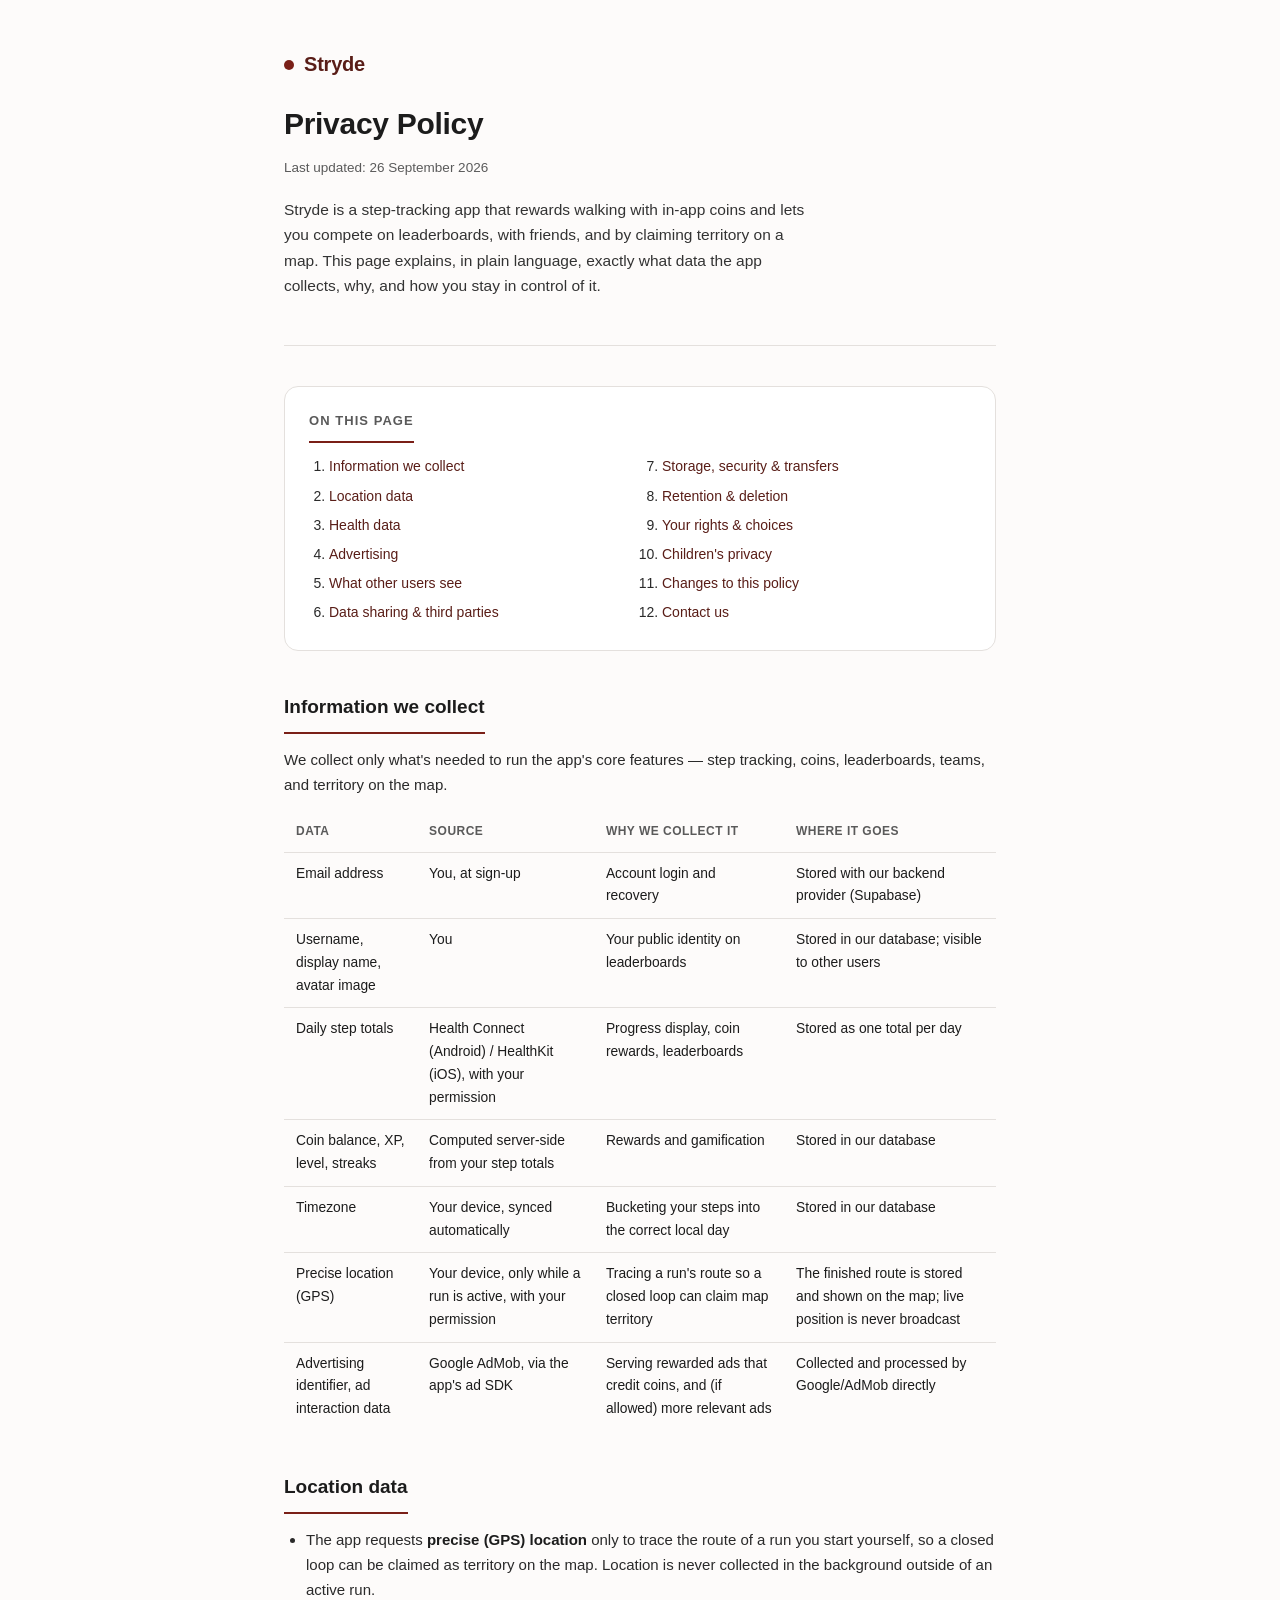
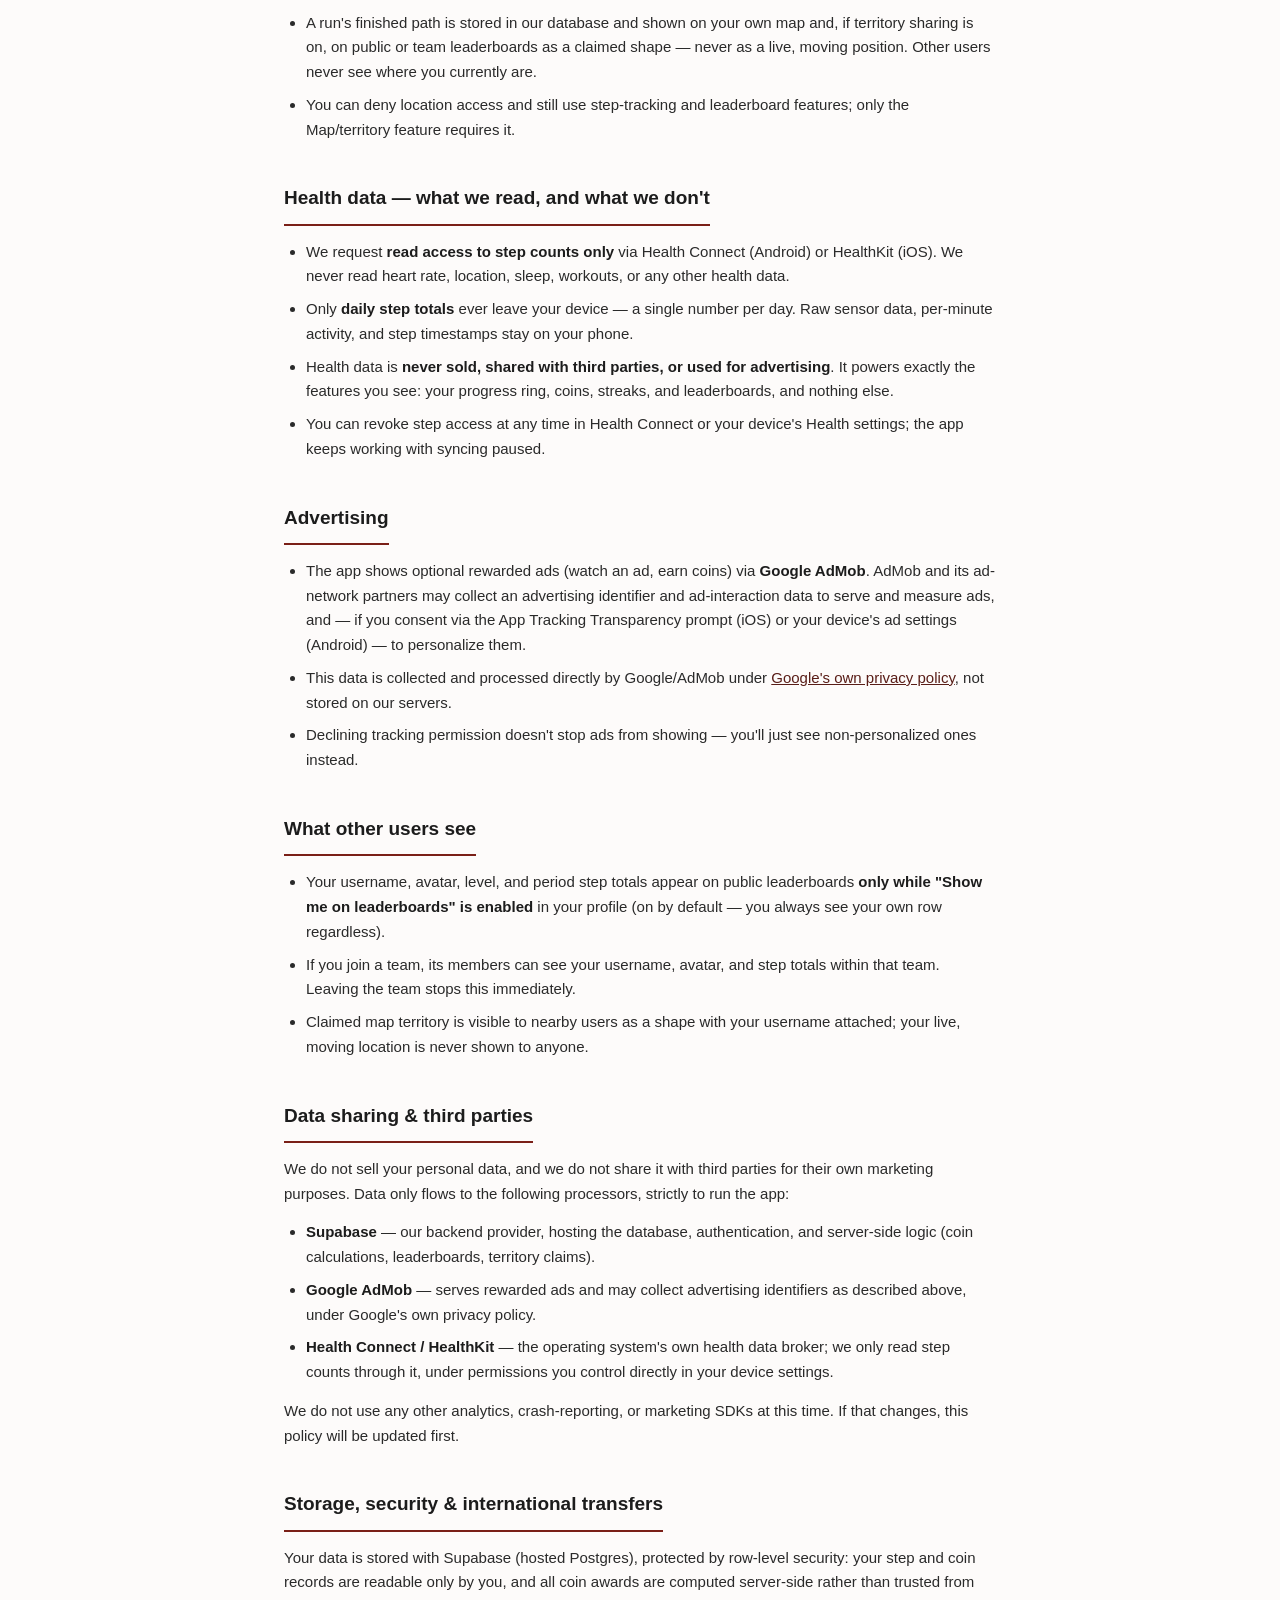
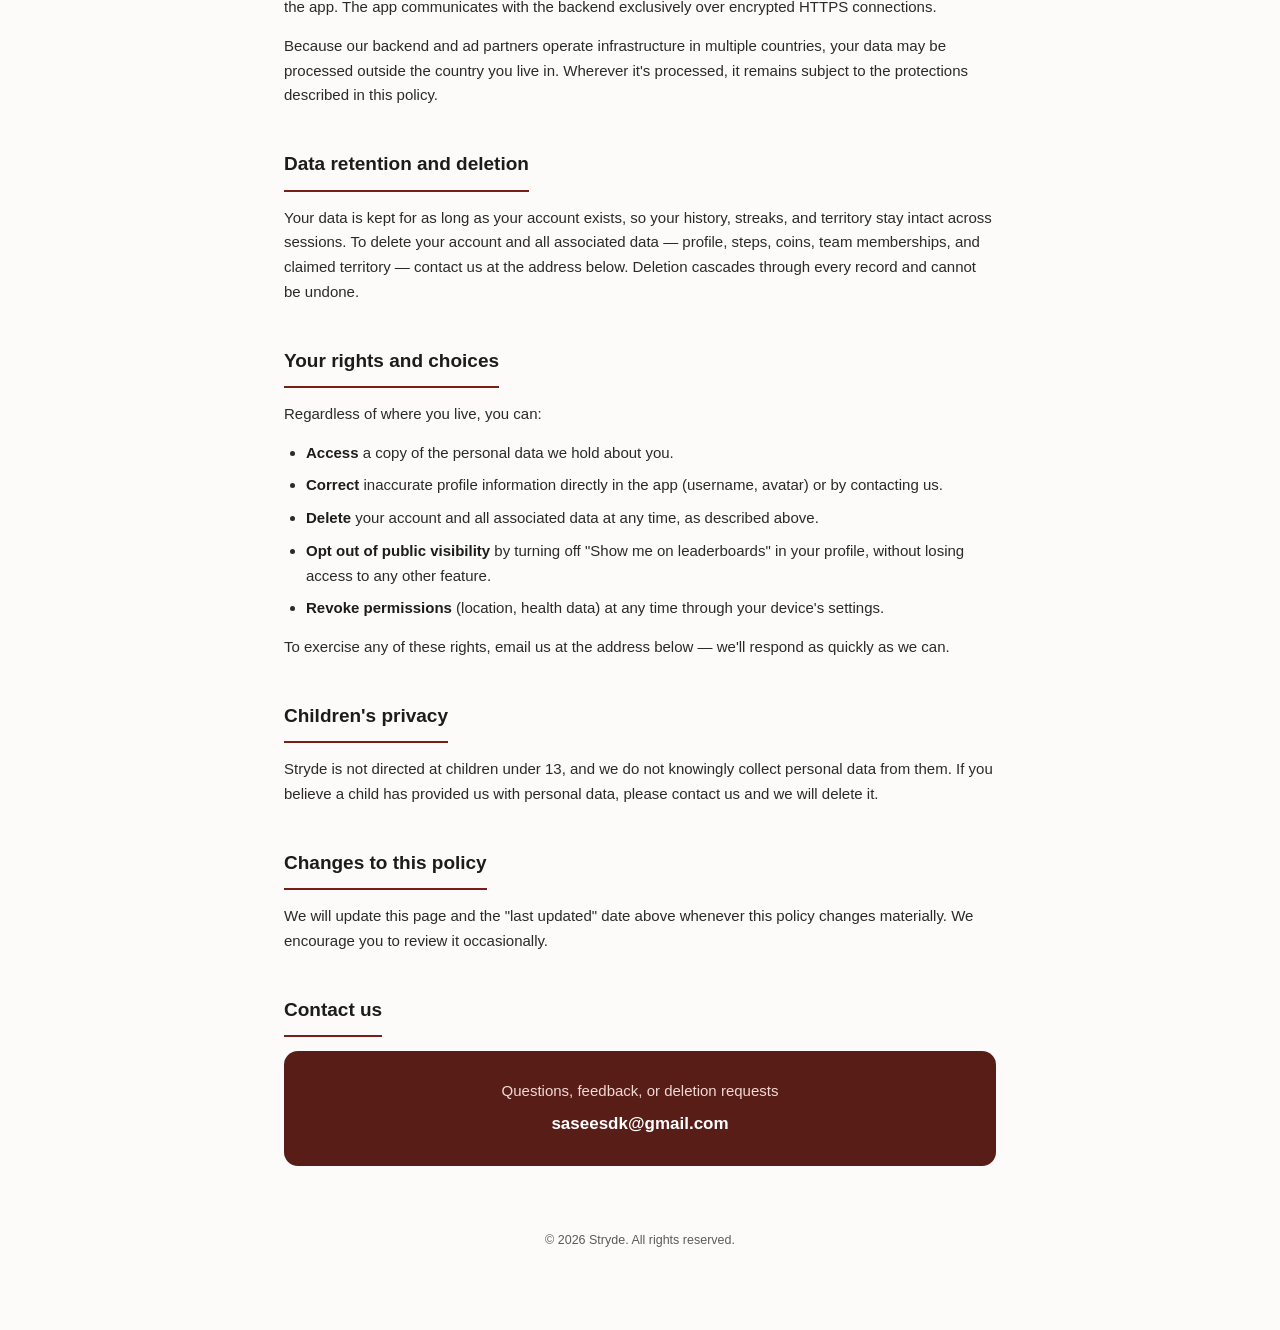
==== index.html @ 22262af5 "Replace bare Jekyll markdown with a styled, elaborated privacy policy page" ====
<!doctype html>
<html lang="en">
<head>
<meta charset="utf-8">
<meta name="viewport" content="width=device-width, initial-scale=1">
<title>Stryde Privacy Policy</title>
<style>
  :root {
    --maroon: #7a1f17;
    --maroon-dark: #591d17;
    --ink: #1c1c1c;
    --muted: #5a5a5a;
    --line: #e4e0dd;
    --bg: #fdfbfa;
    --card: #ffffff;
    font-family: -apple-system, BlinkMacSystemFont, "Segoe UI", Roboto, Helvetica, Arial, sans-serif;
  }
  * { box-sizing: border-box; }
  body {
    margin: 0;
    background: var(--bg);
    color: var(--ink);
    line-height: 1.65;
  }
  .wrap { max-width: 760px; margin: 0 auto; padding: 0 24px 80px; }

  header.hero {
    border-bottom: 1px solid var(--line);
    padding: 48px 0 32px;
    margin-bottom: 40px;
  }
  .brand {
    display: inline-flex; align-items: center; gap: 10px;
    font-weight: 800; font-size: 20px; color: var(--maroon-dark);
    letter-spacing: -0.01em;
  }
  .brand .dot { width: 10px; height: 10px; border-radius: 50%; background: var(--maroon); }
  h1 { font-size: 30px; margin: 18px 0 8px; letter-spacing: -0.01em; }
  .updated { color: var(--muted); font-size: 13.5px; }
  .lede { font-size: 15.5px; color: #333; margin-top: 18px; max-width: 62ch; }

  nav.toc {
    background: var(--card); border: 1px solid var(--line); border-radius: 14px;
    padding: 20px 24px; margin-bottom: 40px;
  }
  nav.toc h2 { font-size: 13px; text-transform: uppercase; letter-spacing: 0.08em; color: var(--muted); margin: 0 0 12px; font-weight: 700; }
  nav.toc ol { margin: 0; padding-left: 20px; columns: 2; column-gap: 24px; }
  nav.toc li { margin-bottom: 6px; font-size: 14px; }
  nav.toc a { color: var(--maroon-dark); text-decoration: none; }
  nav.toc a:hover { text-decoration: underline; }

  section { margin-bottom: 40px; scroll-margin-top: 20px; }
  h2 {
    font-size: 19px; margin: 0 0 14px; padding-bottom: 10px;
    border-bottom: 2px solid var(--maroon); display: inline-block;
  }
  h3 { font-size: 15px; margin: 20px 0 8px; }
  p { margin: 0 0 14px; font-size: 15px; color: #2a2a2a; }
  ul, ol.body-list { margin: 0 0 14px; padding-left: 22px; }
  li { margin-bottom: 8px; font-size: 15px; color: #2a2a2a; }
  strong { color: var(--ink); }
  a { color: var(--maroon-dark); }

  table { width: 100%; border-collapse: collapse; margin: 8px 0 20px; font-size: 13.8px; }
  th, td { text-align: left; padding: 10px 12px; border-bottom: 1px solid var(--line); vertical-align: top; }
  th { color: var(--muted); font-weight: 700; font-size: 12px; text-transform: uppercase; letter-spacing: 0.04em; }
  tr:last-child td { border-bottom: none; }

  .callout {
    background: #fbf2f0; border-left: 3px solid var(--maroon); border-radius: 8px;
    padding: 14px 18px; font-size: 14px; color: #3a2420;
  }
  .contact-card {
    background: var(--maroon-dark); color: #fff; border-radius: 14px;
    padding: 28px 28px; text-align: center;
  }
  .contact-card p { color: #f1d9d4; margin-bottom: 6px; }
  .contact-card a { color: #fff; font-weight: 700; font-size: 17px; text-decoration: none; }
  .contact-card a:hover { text-decoration: underline; }

  footer { text-align: center; color: var(--muted); font-size: 12.5px; padding-top: 24px; }

  @media (max-width: 560px) {
    nav.toc ol { columns: 1; }
    h1 { font-size: 25px; }
  }
</style>
</head>
<body>
<div class="wrap">

  <header class="hero">
    <span class="brand"><span class="dot"></span>Stryde</span>
    <h1>Privacy Policy</h1>
    <div class="updated">Last updated: 26 September 2026</div>
    <p class="lede">Stryde is a step-tracking app that rewards walking with in-app coins and lets you compete on leaderboards, with friends, and by claiming territory on a map. This page explains, in plain language, exactly what data the app collects, why, and how you stay in control of it.</p>
  </header>

  <nav class="toc">
    <h2>On this page</h2>
    <ol>
      <li><a href="#collect">Information we collect</a></li>
      <li><a href="#location">Location data</a></li>
      <li><a href="#health">Health data</a></li>
      <li><a href="#advertising">Advertising</a></li>
      <li><a href="#visibility">What other users see</a></li>
      <li><a href="#sharing">Data sharing &amp; third parties</a></li>
      <li><a href="#security">Storage, security &amp; transfers</a></li>
      <li><a href="#retention">Retention &amp; deletion</a></li>
      <li><a href="#rights">Your rights &amp; choices</a></li>
      <li><a href="#children">Children's privacy</a></li>
      <li><a href="#changes">Changes to this policy</a></li>
      <li><a href="#contact">Contact us</a></li>
    </ol>
  </nav>

  <section id="collect">
    <h2>Information we collect</h2>
    <p>We collect only what's needed to run the app's core features — step tracking, coins, leaderboards, teams, and territory on the map.</p>
    <table>
      <tr><th>Data</th><th>Source</th><th>Why we collect it</th><th>Where it goes</th></tr>
      <tr><td>Email address</td><td>You, at sign-up</td><td>Account login and recovery</td><td>Stored with our backend provider (Supabase)</td></tr>
      <tr><td>Username, display name, avatar image</td><td>You</td><td>Your public identity on leaderboards</td><td>Stored in our database; visible to other users</td></tr>
      <tr><td>Daily step totals</td><td>Health Connect (Android) / HealthKit (iOS), with your permission</td><td>Progress display, coin rewards, leaderboards</td><td>Stored as one total per day</td></tr>
      <tr><td>Coin balance, XP, level, streaks</td><td>Computed server-side from your step totals</td><td>Rewards and gamification</td><td>Stored in our database</td></tr>
      <tr><td>Timezone</td><td>Your device, synced automatically</td><td>Bucketing your steps into the correct local day</td><td>Stored in our database</td></tr>
      <tr><td>Precise location (GPS)</td><td>Your device, only while a run is active, with your permission</td><td>Tracing a run's route so a closed loop can claim map territory</td><td>The finished route is stored and shown on the map; live position is never broadcast</td></tr>
      <tr><td>Advertising identifier, ad interaction data</td><td>Google AdMob, via the app's ad SDK</td><td>Serving rewarded ads that credit coins, and (if allowed) more relevant ads</td><td>Collected and processed by Google/AdMob directly</td></tr>
    </table>
  </section>

  <section id="location">
    <h2>Location data</h2>
    <ul>
      <li>The app requests <strong>precise (GPS) location</strong> only to trace the route of a run you start yourself, so a closed loop can be claimed as territory on the map. Location is never collected in the background outside of an active run.</li>
      <li>A run's finished path is stored in our database and shown on your own map and, if territory sharing is on, on public or team leaderboards as a claimed shape — never as a live, moving position. Other users never see where you currently are.</li>
      <li>You can deny location access and still use step-tracking and leaderboard features; only the Map/territory feature requires it.</li>
    </ul>
  </section>

  <section id="health">
    <h2>Health data — what we read, and what we don't</h2>
    <ul>
      <li>We request <strong>read access to step counts only</strong> via Health Connect (Android) or HealthKit (iOS). We never read heart rate, location, sleep, workouts, or any other health data.</li>
      <li>Only <strong>daily step totals</strong> ever leave your device — a single number per day. Raw sensor data, per-minute activity, and step timestamps stay on your phone.</li>
      <li>Health data is <strong>never sold, shared with third parties, or used for advertising</strong>. It powers exactly the features you see: your progress ring, coins, streaks, and leaderboards, and nothing else.</li>
      <li>You can revoke step access at any time in Health Connect or your device's Health settings; the app keeps working with syncing paused.</li>
    </ul>
  </section>

  <section id="advertising">
    <h2>Advertising</h2>
    <ul>
      <li>The app shows optional rewarded ads (watch an ad, earn coins) via <strong>Google AdMob</strong>. AdMob and its ad-network partners may collect an advertising identifier and ad-interaction data to serve and measure ads, and — if you consent via the App Tracking Transparency prompt (iOS) or your device's ad settings (Android) — to personalize them.</li>
      <li>This data is collected and processed directly by Google/AdMob under <a href="https://policies.google.com/privacy" target="_blank" rel="noopener">Google's own privacy policy</a>, not stored on our servers.</li>
      <li>Declining tracking permission doesn't stop ads from showing — you'll just see non-personalized ones instead.</li>
    </ul>
  </section>

  <section id="visibility">
    <h2>What other users see</h2>
    <ul>
      <li>Your username, avatar, level, and period step totals appear on public leaderboards <strong>only while "Show me on leaderboards" is enabled</strong> in your profile (on by default — you always see your own row regardless).</li>
      <li>If you join a team, its members can see your username, avatar, and step totals within that team. Leaving the team stops this immediately.</li>
      <li>Claimed map territory is visible to nearby users as a shape with your username attached; your live, moving location is never shown to anyone.</li>
    </ul>
  </section>

  <section id="sharing">
    <h2>Data sharing &amp; third parties</h2>
    <p>We do not sell your personal data, and we do not share it with third parties for their own marketing purposes. Data only flows to the following processors, strictly to run the app:</p>
    <ul>
      <li><strong>Supabase</strong> — our backend provider, hosting the database, authentication, and server-side logic (coin calculations, leaderboards, territory claims).</li>
      <li><strong>Google AdMob</strong> — serves rewarded ads and may collect advertising identifiers as described above, under Google's own privacy policy.</li>
      <li><strong>Health Connect / HealthKit</strong> — the operating system's own health data broker; we only read step counts through it, under permissions you control directly in your device settings.</li>
    </ul>
    <p>We do not use any other analytics, crash-reporting, or marketing SDKs at this time. If that changes, this policy will be updated first.</p>
  </section>

  <section id="security">
    <h2>Storage, security &amp; international transfers</h2>
    <p>Your data is stored with Supabase (hosted Postgres), protected by row-level security: your step and coin records are readable only by you, and all coin awards are computed server-side rather than trusted from the app. The app communicates with the backend exclusively over encrypted HTTPS connections.</p>
    <p>Because our backend and ad partners operate infrastructure in multiple countries, your data may be processed outside the country you live in. Wherever it's processed, it remains subject to the protections described in this policy.</p>
  </section>

  <section id="retention">
    <h2>Data retention and deletion</h2>
    <p>Your data is kept for as long as your account exists, so your history, streaks, and territory stay intact across sessions. To delete your account and all associated data — profile, steps, coins, team memberships, and claimed territory — contact us at the address below. Deletion cascades through every record and cannot be undone.</p>
  </section>

  <section id="rights">
    <h2>Your rights and choices</h2>
    <p>Regardless of where you live, you can:</p>
    <ul>
      <li><strong>Access</strong> a copy of the personal data we hold about you.</li>
      <li><strong>Correct</strong> inaccurate profile information directly in the app (username, avatar) or by contacting us.</li>
      <li><strong>Delete</strong> your account and all associated data at any time, as described above.</li>
      <li><strong>Opt out of public visibility</strong> by turning off "Show me on leaderboards" in your profile, without losing access to any other feature.</li>
      <li><strong>Revoke permissions</strong> (location, health data) at any time through your device's settings.</li>
    </ul>
    <p>To exercise any of these rights, email us at the address below — we'll respond as quickly as we can.</p>
  </section>

  <section id="children">
    <h2>Children's privacy</h2>
    <p>Stryde is not directed at children under 13, and we do not knowingly collect personal data from them. If you believe a child has provided us with personal data, please contact us and we will delete it.</p>
  </section>

  <section id="changes">
    <h2>Changes to this policy</h2>
    <p>We will update this page and the "last updated" date above whenever this policy changes materially. We encourage you to review it occasionally.</p>
  </section>

  <section id="contact">
    <h2>Contact us</h2>
    <div class="contact-card">
      <p>Questions, feedback, or deletion requests</p>
      <a href="mailto:saseesdk@gmail.com">saseesdk@gmail.com</a>
    </div>
  </section>

  <footer>&copy; 2026 Stryde. All rights reserved.</footer>
</div>
</body>
</html>
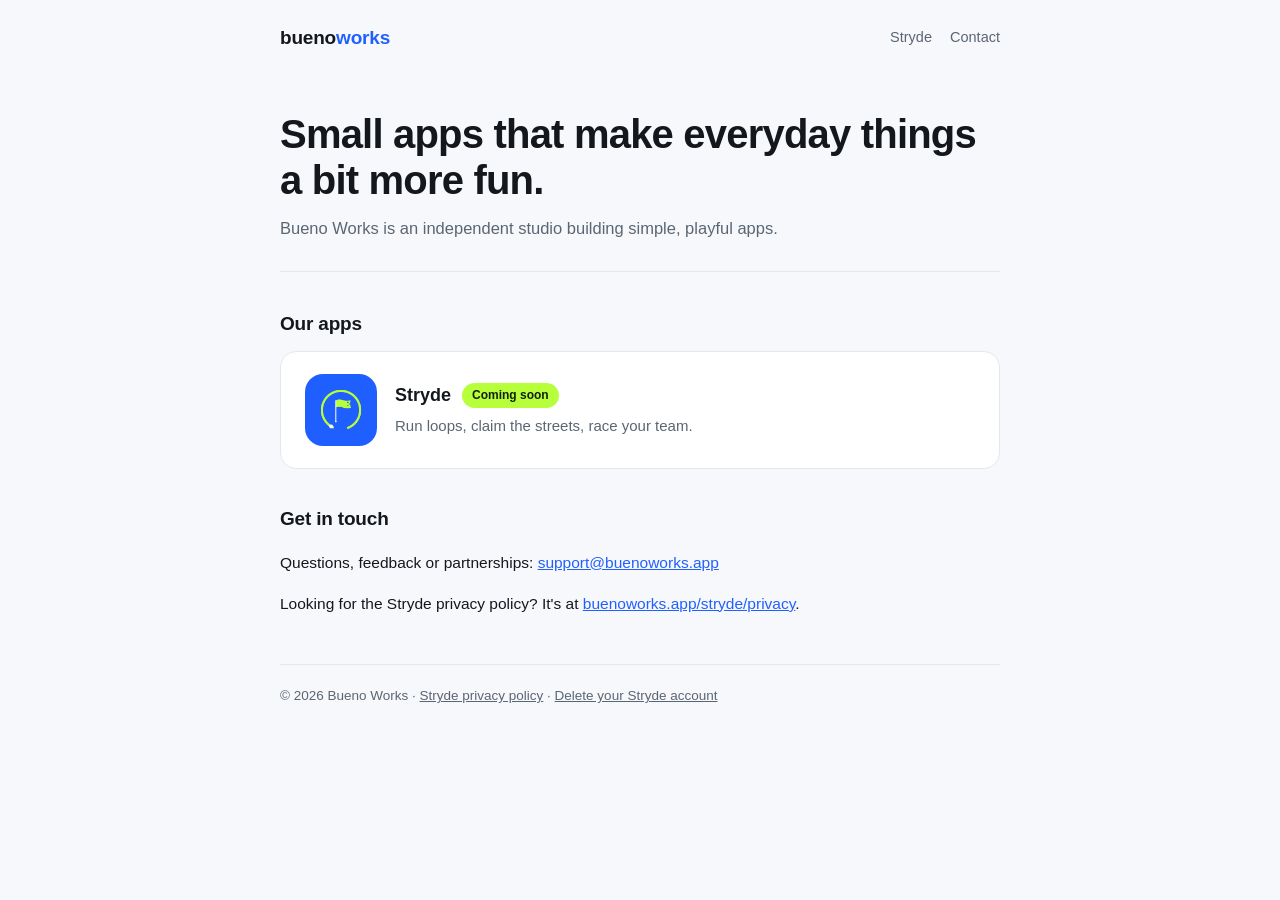
==== commit fa10e507: "Move to buenoworks.app: Bueno Works home, Stryde page, updated privacy policy and account deletion p" ====
--- a/index.html
+++ b/index.html
@@ -1,225 +1,26 @@
 <!doctype html>
-<html lang="en">
-<head>
-<meta charset="utf-8">
-<meta name="viewport" content="width=device-width, initial-scale=1">
-<title>Stryde Privacy Policy</title>
-<style>
-  :root {
-    --maroon: #7a1f17;
-    --maroon-dark: #591d17;
-    --ink: #1c1c1c;
-    --muted: #5a5a5a;
-    --line: #e4e0dd;
-    --bg: #fdfbfa;
-    --card: #ffffff;
-    font-family: -apple-system, BlinkMacSystemFont, "Segoe UI", Roboto, Helvetica, Arial, sans-serif;
-  }
-  * { box-sizing: border-box; }
-  body {
-    margin: 0;
-    background: var(--bg);
-    color: var(--ink);
-    line-height: 1.65;
-  }
-  .wrap { max-width: 760px; margin: 0 auto; padding: 0 24px 80px; }
-
-  header.hero {
-    border-bottom: 1px solid var(--line);
-    padding: 48px 0 32px;
-    margin-bottom: 40px;
-  }
-  .brand {
-    display: inline-flex; align-items: center; gap: 10px;
-    font-weight: 800; font-size: 20px; color: var(--maroon-dark);
-    letter-spacing: -0.01em;
-  }
-  .brand .dot { width: 10px; height: 10px; border-radius: 50%; background: var(--maroon); }
-  h1 { font-size: 30px; margin: 18px 0 8px; letter-spacing: -0.01em; }
-  .updated { color: var(--muted); font-size: 13.5px; }
-  .lede { font-size: 15.5px; color: #333; margin-top: 18px; max-width: 62ch; }
-
-  nav.toc {
-    background: var(--card); border: 1px solid var(--line); border-radius: 14px;
-    padding: 20px 24px; margin-bottom: 40px;
-  }
-  nav.toc h2 { font-size: 13px; text-transform: uppercase; letter-spacing: 0.08em; color: var(--muted); margin: 0 0 12px; font-weight: 700; }
-  nav.toc ol { margin: 0; padding-left: 20px; columns: 2; column-gap: 24px; }
-  nav.toc li { margin-bottom: 6px; font-size: 14px; }
-  nav.toc a { color: var(--maroon-dark); text-decoration: none; }
-  nav.toc a:hover { text-decoration: underline; }
-
-  section { margin-bottom: 40px; scroll-margin-top: 20px; }
-  h2 {
-    font-size: 19px; margin: 0 0 14px; padding-bottom: 10px;
-    border-bottom: 2px solid var(--maroon); display: inline-block;
-  }
-  h3 { font-size: 15px; margin: 20px 0 8px; }
-  p { margin: 0 0 14px; font-size: 15px; color: #2a2a2a; }
-  ul, ol.body-list { margin: 0 0 14px; padding-left: 22px; }
-  li { margin-bottom: 8px; font-size: 15px; color: #2a2a2a; }
-  strong { color: var(--ink); }
-  a { color: var(--maroon-dark); }
-
-  table { width: 100%; border-collapse: collapse; margin: 8px 0 20px; font-size: 13.8px; }
-  th, td { text-align: left; padding: 10px 12px; border-bottom: 1px solid var(--line); vertical-align: top; }
-  th { color: var(--muted); font-weight: 700; font-size: 12px; text-transform: uppercase; letter-spacing: 0.04em; }
-  tr:last-child td { border-bottom: none; }
-
-  .callout {
-    background: #fbf2f0; border-left: 3px solid var(--maroon); border-radius: 8px;
-    padding: 14px 18px; font-size: 14px; color: #3a2420;
-  }
-  .contact-card {
-    background: var(--maroon-dark); color: #fff; border-radius: 14px;
-    padding: 28px 28px; text-align: center;
-  }
-  .contact-card p { color: #f1d9d4; margin-bottom: 6px; }
-  .contact-card a { color: #fff; font-weight: 700; font-size: 17px; text-decoration: none; }
-  .contact-card a:hover { text-decoration: underline; }
-
-  footer { text-align: center; color: var(--muted); font-size: 12.5px; padding-top: 24px; }
-
-  @media (max-width: 560px) {
-    nav.toc ol { columns: 1; }
-    h1 { font-size: 25px; }
-  }
-</style>
-</head>
-<body>
-<div class="wrap">
-
-  <header class="hero">
-    <span class="brand"><span class="dot"></span>Stryde</span>
-    <h1>Privacy Policy</h1>
-    <div class="updated">Last updated: 26 September 2026</div>
-    <p class="lede">Stryde is a step-tracking app that rewards walking with in-app coins and lets you compete on leaderboards, with friends, and by claiming territory on a map. This page explains, in plain language, exactly what data the app collects, why, and how you stay in control of it.</p>
-  </header>
-
-  <nav class="toc">
-    <h2>On this page</h2>
-    <ol>
-      <li><a href="#collect">Information we collect</a></li>
-      <li><a href="#location">Location data</a></li>
-      <li><a href="#health">Health data</a></li>
-      <li><a href="#advertising">Advertising</a></li>
-      <li><a href="#visibility">What other users see</a></li>
-      <li><a href="#sharing">Data sharing &amp; third parties</a></li>
-      <li><a href="#security">Storage, security &amp; transfers</a></li>
-      <li><a href="#retention">Retention &amp; deletion</a></li>
-      <li><a href="#rights">Your rights &amp; choices</a></li>
-      <li><a href="#children">Children's privacy</a></li>
-      <li><a href="#changes">Changes to this policy</a></li>
-      <li><a href="#contact">Contact us</a></li>
-    </ol>
-  </nav>
-
-  <section id="collect">
-    <h2>Information we collect</h2>
-    <p>We collect only what's needed to run the app's core features — step tracking, coins, leaderboards, teams, and territory on the map.</p>
-    <table>
-      <tr><th>Data</th><th>Source</th><th>Why we collect it</th><th>Where it goes</th></tr>
-      <tr><td>Email address</td><td>You, at sign-up</td><td>Account login and recovery</td><td>Stored with our backend provider (Supabase)</td></tr>
-      <tr><td>Username, display name, avatar image</td><td>You</td><td>Your public identity on leaderboards</td><td>Stored in our database; visible to other users</td></tr>
-      <tr><td>Daily step totals</td><td>Health Connect (Android) / HealthKit (iOS), with your permission</td><td>Progress display, coin rewards, leaderboards</td><td>Stored as one total per day</td></tr>
-      <tr><td>Coin balance, XP, level, streaks</td><td>Computed server-side from your step totals</td><td>Rewards and gamification</td><td>Stored in our database</td></tr>
-      <tr><td>Timezone</td><td>Your device, synced automatically</td><td>Bucketing your steps into the correct local day</td><td>Stored in our database</td></tr>
-      <tr><td>Precise location (GPS)</td><td>Your device, only while a run is active, with your permission</td><td>Tracing a run's route so a closed loop can claim map territory</td><td>The finished route is stored and shown on the map; live position is never broadcast</td></tr>
-      <tr><td>Advertising identifier, ad interaction data</td><td>Google AdMob, via the app's ad SDK</td><td>Serving rewarded ads that credit coins, and (if allowed) more relevant ads</td><td>Collected and processed by Google/AdMob directly</td></tr>
-    </table>
-  </section>
-
-  <section id="location">
-    <h2>Location data</h2>
-    <ul>
-      <li>The app requests <strong>precise (GPS) location</strong> only to trace the route of a run you start yourself, so a closed loop can be claimed as territory on the map. Location is never collected in the background outside of an active run.</li>
-      <li>A run's finished path is stored in our database and shown on your own map and, if territory sharing is on, on public or team leaderboards as a claimed shape — never as a live, moving position. Other users never see where you currently are.</li>
-      <li>You can deny location access and still use step-tracking and leaderboard features; only the Map/territory feature requires it.</li>
-    </ul>
-  </section>
-
-  <section id="health">
-    <h2>Health data — what we read, and what we don't</h2>
-    <ul>
-      <li>We request <strong>read access to step counts only</strong> via Health Connect (Android) or HealthKit (iOS). We never read heart rate, location, sleep, workouts, or any other health data.</li>
-      <li>Only <strong>daily step totals</strong> ever leave your device — a single number per day. Raw sensor data, per-minute activity, and step timestamps stay on your phone.</li>
-      <li>Health data is <strong>never sold, shared with third parties, or used for advertising</strong>. It powers exactly the features you see: your progress ring, coins, streaks, and leaderboards, and nothing else.</li>
-      <li>You can revoke step access at any time in Health Connect or your device's Health settings; the app keeps working with syncing paused.</li>
-    </ul>
-  </section>
-
-  <section id="advertising">
-    <h2>Advertising</h2>
-    <ul>
-      <li>The app shows optional rewarded ads (watch an ad, earn coins) via <strong>Google AdMob</strong>. AdMob and its ad-network partners may collect an advertising identifier and ad-interaction data to serve and measure ads, and — if you consent via the App Tracking Transparency prompt (iOS) or your device's ad settings (Android) — to personalize them.</li>
-      <li>This data is collected and processed directly by Google/AdMob under <a href="https://policies.google.com/privacy" target="_blank" rel="noopener">Google's own privacy policy</a>, not stored on our servers.</li>
-      <li>Declining tracking permission doesn't stop ads from showing — you'll just see non-personalized ones instead.</li>
-    </ul>
-  </section>
-
-  <section id="visibility">
-    <h2>What other users see</h2>
-    <ul>
-      <li>Your username, avatar, level, and period step totals appear on public leaderboards <strong>only while "Show me on leaderboards" is enabled</strong> in your profile (on by default — you always see your own row regardless).</li>
-      <li>If you join a team, its members can see your username, avatar, and step totals within that team. Leaving the team stops this immediately.</li>
-      <li>Claimed map territory is visible to nearby users as a shape with your username attached; your live, moving location is never shown to anyone.</li>
-    </ul>
-  </section>
-
-  <section id="sharing">
-    <h2>Data sharing &amp; third parties</h2>
-    <p>We do not sell your personal data, and we do not share it with third parties for their own marketing purposes. Data only flows to the following processors, strictly to run the app:</p>
-    <ul>
-      <li><strong>Supabase</strong> — our backend provider, hosting the database, authentication, and server-side logic (coin calculations, leaderboards, territory claims).</li>
-      <li><strong>Google AdMob</strong> — serves rewarded ads and may collect advertising identifiers as described above, under Google's own privacy policy.</li>
-      <li><strong>Health Connect / HealthKit</strong> — the operating system's own health data broker; we only read step counts through it, under permissions you control directly in your device settings.</li>
-    </ul>
-    <p>We do not use any other analytics, crash-reporting, or marketing SDKs at this time. If that changes, this policy will be updated first.</p>
-  </section>
-
-  <section id="security">
-    <h2>Storage, security &amp; international transfers</h2>
-    <p>Your data is stored with Supabase (hosted Postgres), protected by row-level security: your step and coin records are readable only by you, and all coin awards are computed server-side rather than trusted from the app. The app communicates with the backend exclusively over encrypted HTTPS connections.</p>
-    <p>Because our backend and ad partners operate infrastructure in multiple countries, your data may be processed outside the country you live in. Wherever it's processed, it remains subject to the protections described in this policy.</p>
-  </section>
-
-  <section id="retention">
-    <h2>Data retention and deletion</h2>
-    <p>Your data is kept for as long as your account exists, so your history, streaks, and territory stay intact across sessions. To delete your account and all associated data — profile, steps, coins, team memberships, and claimed territory — contact us at the address below. Deletion cascades through every record and cannot be undone.</p>
-  </section>
-
-  <section id="rights">
-    <h2>Your rights and choices</h2>
-    <p>Regardless of where you live, you can:</p>
-    <ul>
-      <li><strong>Access</strong> a copy of the personal data we hold about you.</li>
-      <li><strong>Correct</strong> inaccurate profile information directly in the app (username, avatar) or by contacting us.</li>
-      <li><strong>Delete</strong> your account and all associated data at any time, as described above.</li>
-      <li><strong>Opt out of public visibility</strong> by turning off "Show me on leaderboards" in your profile, without losing access to any other feature.</li>
-      <li><strong>Revoke permissions</strong> (location, health data) at any time through your device's settings.</li>
-    </ul>
-    <p>To exercise any of these rights, email us at the address below — we'll respond as quickly as we can.</p>
-  </section>
-
-  <section id="children">
-    <h2>Children's privacy</h2>
-    <p>Stryde is not directed at children under 13, and we do not knowingly collect personal data from them. If you believe a child has provided us with personal data, please contact us and we will delete it.</p>
-  </section>
-
-  <section id="changes">
-    <h2>Changes to this policy</h2>
-    <p>We will update this page and the "last updated" date above whenever this policy changes materially. We encourage you to review it occasionally.</p>
-  </section>
-
-  <section id="contact">
-    <h2>Contact us</h2>
-    <div class="contact-card">
-      <p>Questions, feedback, or deletion requests</p>
-      <a href="mailto:saseesdk@gmail.com">saseesdk@gmail.com</a>
-    </div>
-  </section>
-
-  <footer>&copy; 2026 Stryde. All rights reserved.</footer>
+<html lang="en"><head>
+<meta charset="utf-8"><meta name="viewport" content="width=device-width,initial-scale=1">
+<title>Bueno Works</title>
+<meta name="description" content="Bueno Works makes small, playful apps. Our first: Stryde, a running game where you claim your city.">
+<link rel="stylesheet" href="/style.css">
+</head><body><div class="wrap">
+<header class="top"><a class="wordmark" href="/">bueno<span>works</span></a><nav><a href="/stryde/">Stryde</a><a href="mailto:support@buenoworks.app">Contact</a></nav></header>
+<div class="hero">
+  <h1>Small apps that make everyday things a bit more fun.</h1>
+  <p>Bueno Works is an independent studio building simple, playful apps.</p>
 </div>
-</body>
-</html>
+<section>
+  <h2>Our apps</h2>
+  <div class="card"><a class="app" href="/stryde/">
+    <img src="/stryde/logo.png" alt="Stryde app icon">
+    <div><h3>Stryde <span class="pill">Coming soon</span></h3><p>Run loops, claim the streets, race your team.</p></div>
+  </a></div>
+</section>
+<section>
+  <h2>Get in touch</h2>
+  <p>Questions, feedback or partnerships: <a href="mailto:support@buenoworks.app">support@buenoworks.app</a></p>
+  <p>Looking for the Stryde privacy policy? It's at <a href="/stryde/privacy/">buenoworks.app/stryde/privacy</a>.</p>
+</section>
+<footer>© 2026 Bueno Works · <a href="/stryde/privacy/">Stryde privacy policy</a> · <a href="/stryde/delete-account/">Delete your Stryde account</a></footer>
+</div></body></html>
--- a/style.css
+++ b/style.css
@@ -0,0 +1,41 @@
+:root {
+  --bg: #f7f8fb; --card: #ffffff; --ink: #14181d; --muted: #5b6673; --line: #e3e7ee;
+  --brand: #2160ff; --brand-ink: #ffffff; --accent: #b6ff3a; --accent-ink: #14200a;
+  font-family: -apple-system, BlinkMacSystemFont, "Segoe UI", Roboto, Helvetica, Arial, sans-serif;
+}
+@media (prefers-color-scheme: dark) {
+  :root { --bg: #0b0e13; --card: #141a22; --ink: #f2f5f8; --muted: #9aa6b5; --line: #26313d; --brand: #5b8bff; }
+}
+* { box-sizing: border-box; }
+body { margin: 0; background: var(--bg); color: var(--ink); line-height: 1.65; }
+a { color: var(--brand); }
+.wrap { max-width: 760px; margin: 0 auto; padding: 0 20px 72px; }
+.top { display: flex; align-items: center; justify-content: space-between; padding: 22px 0; gap: 12px; flex-wrap: wrap; }
+.wordmark { font-weight: 800; font-size: 19px; letter-spacing: -0.01em; color: var(--ink); text-decoration: none; }
+.wordmark span { color: var(--brand); }
+.top nav a { margin-left: 18px; font-size: 14.5px; color: var(--muted); text-decoration: none; }
+.top nav a:hover { color: var(--ink); }
+.hero { padding: 36px 0 28px; border-bottom: 1px solid var(--line); margin-bottom: 36px; }
+.hero h1 { font-size: clamp(28px, 6vw, 40px); line-height: 1.15; margin: 0 0 12px; letter-spacing: -0.02em; }
+.hero p { font-size: 16.5px; color: var(--muted); margin: 0; max-width: 60ch; }
+.meta { font-size: 13.5px; color: var(--muted); margin-top: 10px; }
+section { margin-bottom: 34px; }
+h2 { font-size: 19px; margin: 0 0 12px; letter-spacing: -0.01em; }
+h3 { font-size: 16px; margin: 18px 0 8px; }
+p, li { font-size: 15.5px; }
+ul, ol { padding-left: 22px; }
+li { margin-bottom: 7px; }
+.card { background: var(--card); border: 1px solid var(--line); border-radius: 16px; padding: 22px 24px; }
+.app { display: flex; gap: 18px; align-items: center; text-decoration: none; color: inherit; }
+.app img { width: 72px; height: 72px; border-radius: 18px; flex: none; }
+.app h3 { margin: 0 0 4px; font-size: 18px; }
+.app p { margin: 0; color: var(--muted); font-size: 15px; }
+.pill { display: inline-block; font-size: 12px; font-weight: 700; padding: 3px 10px; border-radius: 99px; background: var(--accent); color: var(--accent-ink); margin-left: 6px; vertical-align: 2px; }
+.table-wrap { overflow-x: auto; }
+table { width: 100%; border-collapse: collapse; font-size: 14px; }
+th, td { text-align: left; padding: 10px 10px; border-bottom: 1px solid var(--line); vertical-align: top; }
+th { color: var(--muted); font-size: 12px; text-transform: uppercase; letter-spacing: 0.04em; }
+.note { border-left: 4px solid var(--brand); background: var(--card); padding: 14px 18px; border-radius: 0 12px 12px 0; }
+.links a { display: inline-block; margin: 0 14px 8px 0; }
+footer { margin-top: 48px; padding-top: 20px; border-top: 1px solid var(--line); font-size: 13.5px; color: var(--muted); }
+footer a { color: var(--muted); }
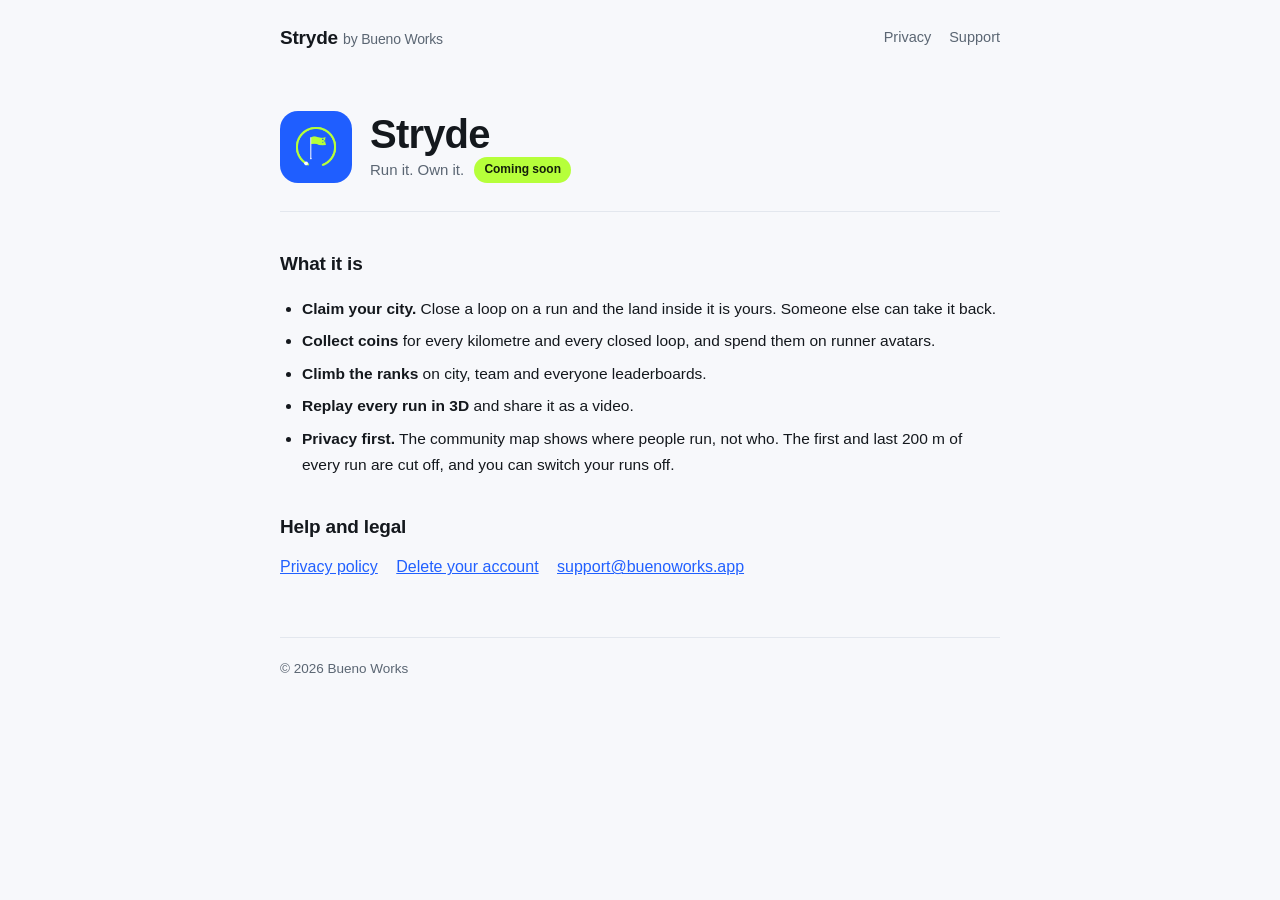
==== commit bc7ff5cd: "Serve the Stryde site from stryde.buenoworks.app Stryde page at the root, policy at /privacy/, delet" ====
--- a/index.html
+++ b/index.html
@@ -1,26 +1,29 @@
 <!doctype html>
 <html lang="en"><head>
 <meta charset="utf-8"><meta name="viewport" content="width=device-width,initial-scale=1">
-<title>Bueno Works</title>
-<meta name="description" content="Bueno Works makes small, playful apps. Our first: Stryde, a running game where you claim your city.">
+<title>Stryde · Bueno Works</title>
+<meta name="description" content="Stryde: close a running loop and the land inside it is yours. Coins, avatars, teams and leaderboards. Coming soon.">
 <link rel="stylesheet" href="/style.css">
 </head><body><div class="wrap">
-<header class="top"><a class="wordmark" href="/">bueno<span>works</span></a><nav><a href="/stryde/">Stryde</a><a href="mailto:support@buenoworks.app">Contact</a></nav></header>
+<header class="top"><a class="wordmark" href="/">Stryde <span style="font-weight:500;color:var(--muted);font-size:14px">by Bueno Works</span></a><nav><a href="/privacy/">Privacy</a><a href="mailto:support@buenoworks.app">Support</a></nav></header>
 <div class="hero">
-  <h1>Small apps that make everyday things a bit more fun.</h1>
-  <p>Bueno Works is an independent studio building simple, playful apps.</p>
+  <div class="app"><img src="/logo.png" alt="Stryde app icon"><div><h1 style="margin:0">Stryde</h1><p>Run it. Own it. <span class="pill">Coming soon</span></p></div></div>
 </div>
 <section>
-  <h2>Our apps</h2>
-  <div class="card"><a class="app" href="/stryde/">
-    <img src="/stryde/logo.png" alt="Stryde app icon">
-    <div><h3>Stryde <span class="pill">Coming soon</span></h3><p>Run loops, claim the streets, race your team.</p></div>
-  </a></div>
+  <h2>What it is</h2>
+  <ul>
+    <li><b>Claim your city.</b> Close a loop on a run and the land inside it is yours. Someone else can take it back.</li>
+    <li><b>Collect coins</b> for every kilometre and every closed loop, and spend them on runner avatars.</li>
+    <li><b>Climb the ranks</b> on city, team and everyone leaderboards.</li>
+    <li><b>Replay every run in 3D</b> and share it as a video.</li>
+    <li><b>Privacy first.</b> The community map shows where people run, not who. The first and last 200 m of every run are cut off, and you can switch your runs off.</li>
+  </ul>
 </section>
-<section>
-  <h2>Get in touch</h2>
-  <p>Questions, feedback or partnerships: <a href="mailto:support@buenoworks.app">support@buenoworks.app</a></p>
-  <p>Looking for the Stryde privacy policy? It's at <a href="/stryde/privacy/">buenoworks.app/stryde/privacy</a>.</p>
+<section class="links">
+  <h2>Help and legal</h2>
+  <a href="/privacy/">Privacy policy</a>
+  <a href="/delete-account/">Delete your account</a>
+  <a href="mailto:support@buenoworks.app">support@buenoworks.app</a>
 </section>
-<footer>© 2026 Bueno Works · <a href="/stryde/privacy/">Stryde privacy policy</a> · <a href="/stryde/delete-account/">Delete your Stryde account</a></footer>
+<footer>© 2026 Bueno Works</footer>
 </div></body></html>
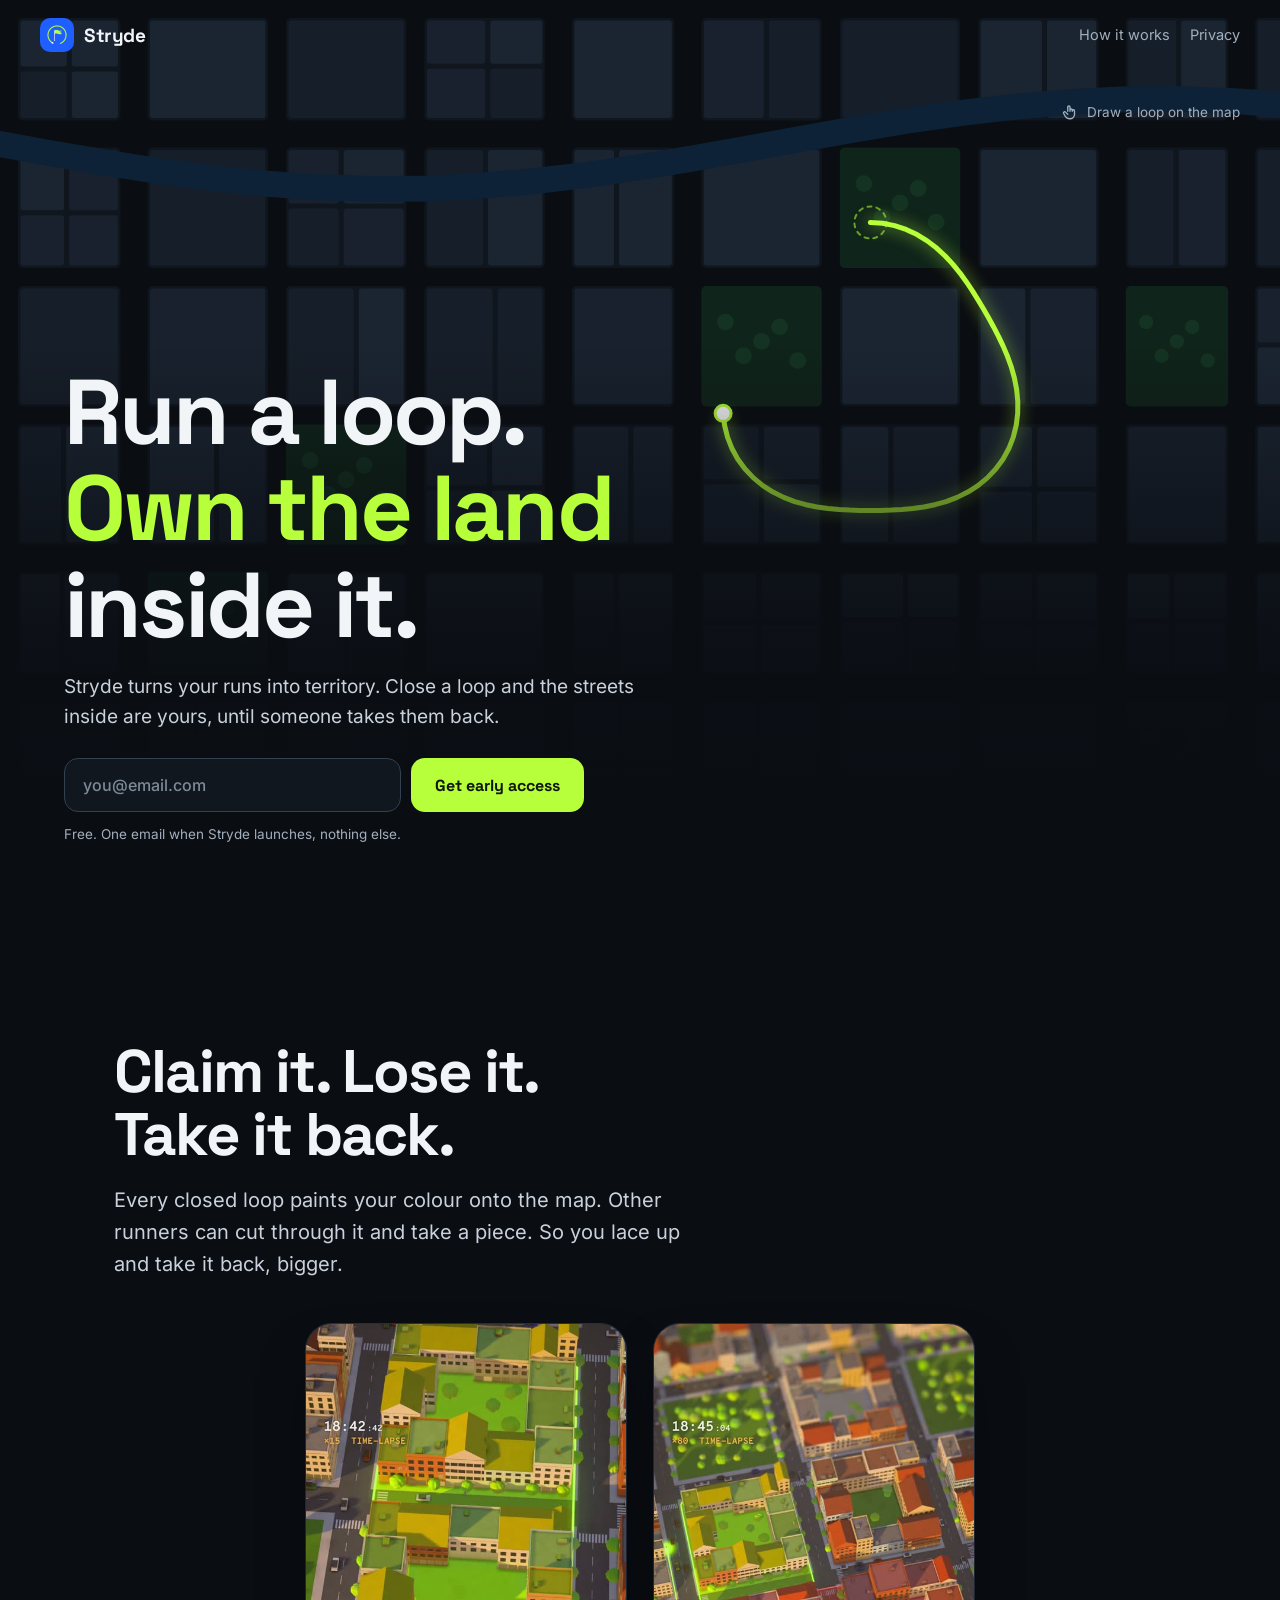
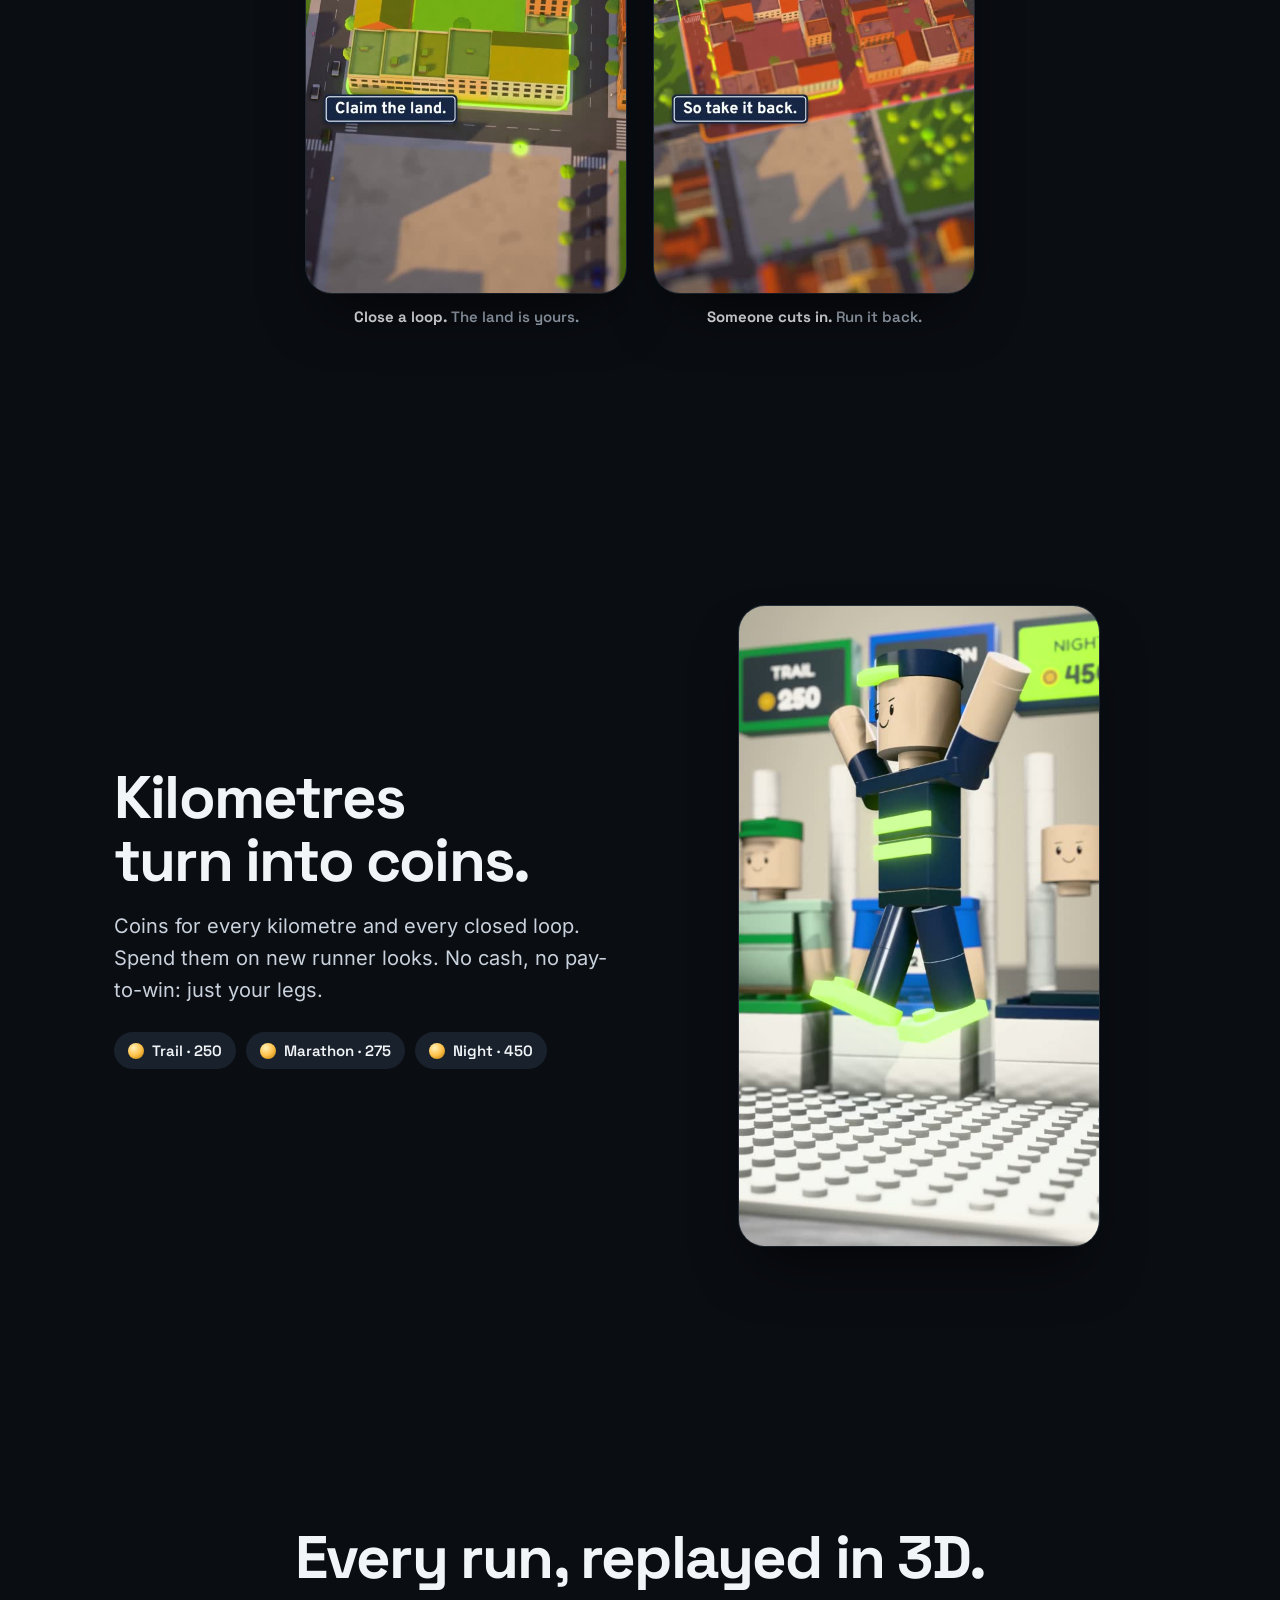
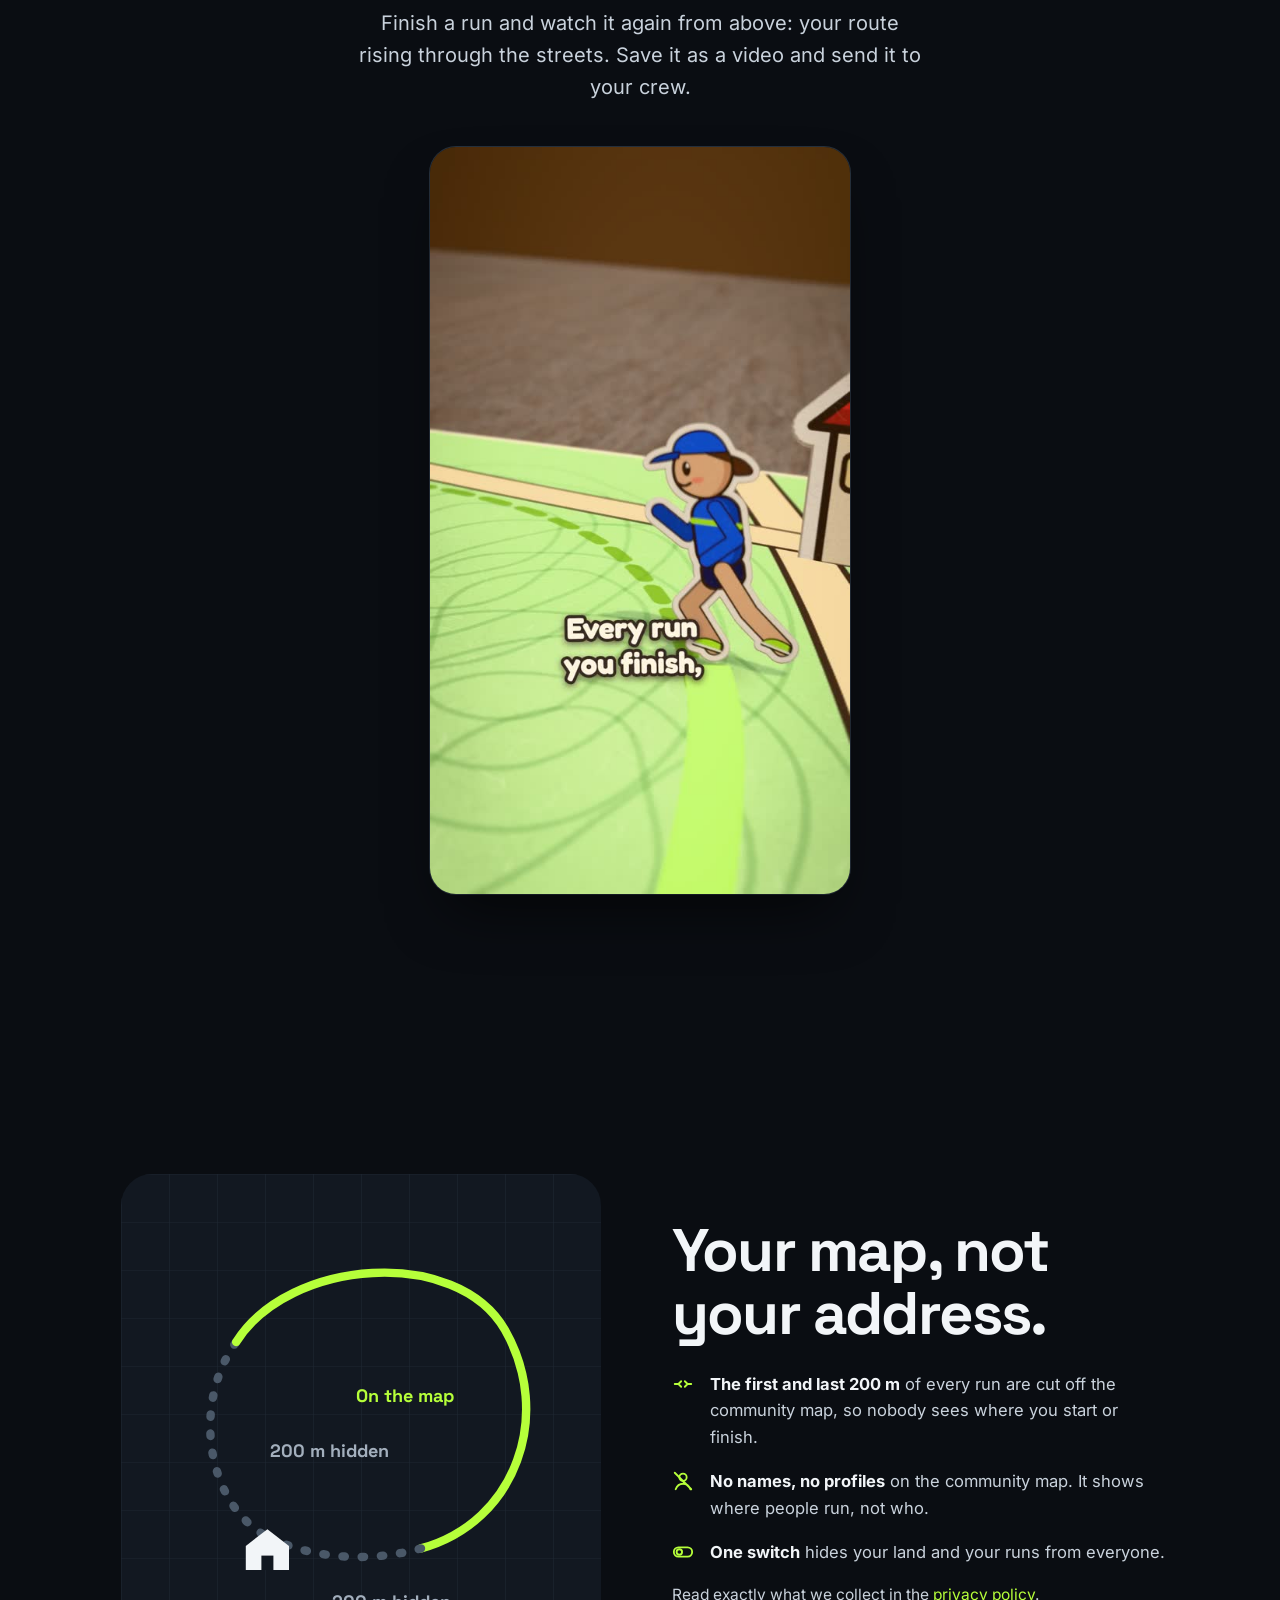
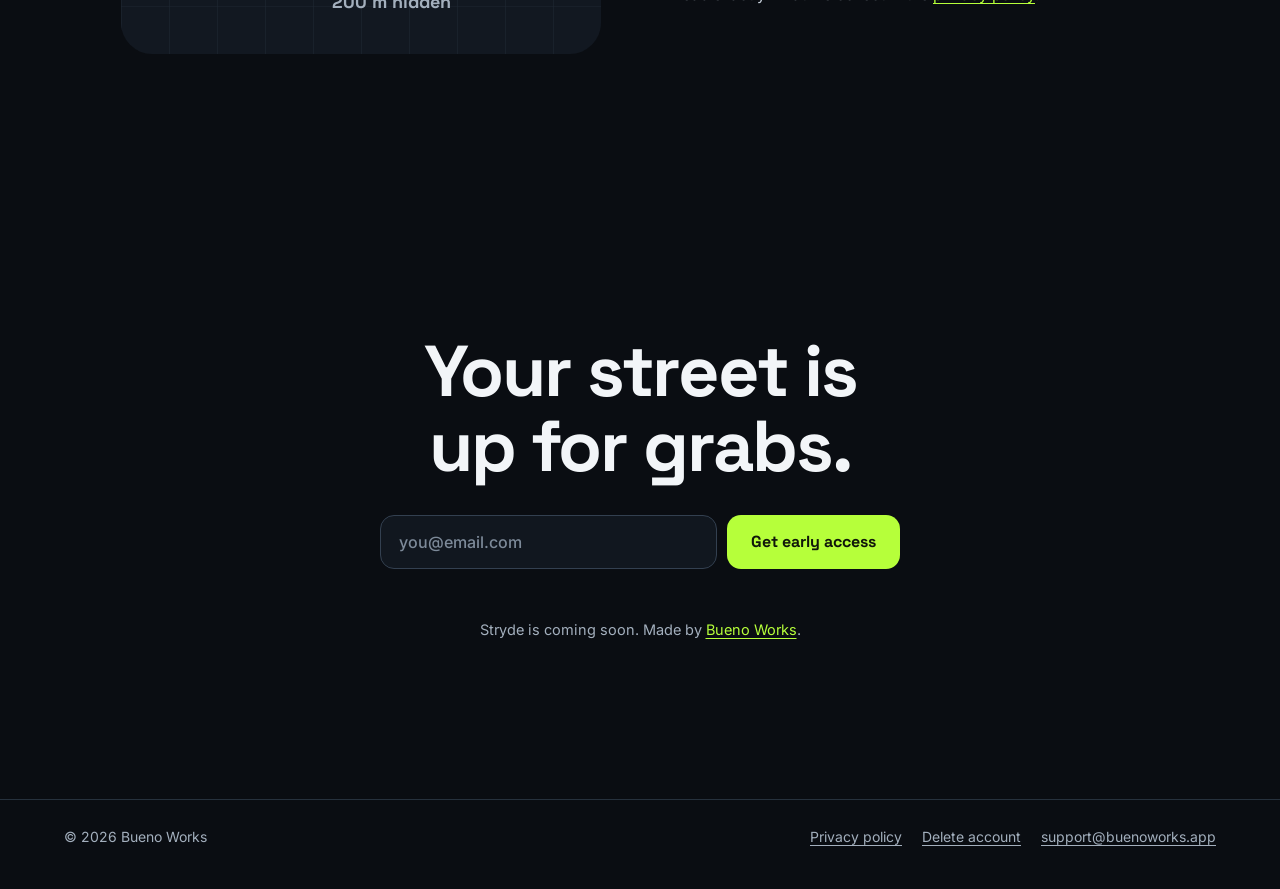
==== commit 9d9d935b: "Pro coming-soon site: interactive claim map, waitlist, film clips, privacy diagram; new dark brand s" ====
--- a/index.html
+++ b/index.html
@@ -1,29 +1,119 @@
 <!doctype html>
 <html lang="en"><head>
-<meta charset="utf-8"><meta name="viewport" content="width=device-width,initial-scale=1">
-<title>Stryde · Bueno Works</title>
-<meta name="description" content="Stryde: close a running loop and the land inside it is yours. Coins, avatars, teams and leaderboards. Coming soon.">
+<meta charset="utf-8"><meta name="viewport" content="width=device-width,initial-scale=1,viewport-fit=cover">
+<title>Stryde · Run a loop, own the land inside it</title>
+<meta name="description" content="Stryde turns your runs into territory. Close a loop and the streets inside are yours, until someone takes them back. Coming soon.">
+<meta name="theme-color" content="#0a0d12">
+<meta property="og:title" content="Stryde · Run a loop, own the land inside it">
+<meta property="og:description" content="Close a loop on a run and the land inside it is yours. Coins, avatars, rivals, 3D replays. Coming soon.">
+<meta property="og:image" content="https://stryde.buenoworks.app/media/claim.jpg">
+<meta property="og:url" content="https://stryde.buenoworks.app/">
+<link rel="icon" href="/logo.png">
+<link rel="preload" href="/fonts/space-grotesk.woff2" as="font" type="font/woff2" crossorigin>
 <link rel="stylesheet" href="/style.css">
-</head><body><div class="wrap">
-<header class="top"><a class="wordmark" href="/">Stryde <span style="font-weight:500;color:var(--muted);font-size:14px">by Bueno Works</span></a><nav><a href="/privacy/">Privacy</a><a href="mailto:support@buenoworks.app">Support</a></nav></header>
-<div class="hero">
-  <div class="app"><img src="/logo.png" alt="Stryde app icon"><div><h1 style="margin:0">Stryde</h1><p>Run it. Own it. <span class="pill">Coming soon</span></p></div></div>
-</div>
-<section>
-  <h2>What it is</h2>
-  <ul>
-    <li><b>Claim your city.</b> Close a loop on a run and the land inside it is yours. Someone else can take it back.</li>
-    <li><b>Collect coins</b> for every kilometre and every closed loop, and spend them on runner avatars.</li>
-    <li><b>Climb the ranks</b> on city, team and everyone leaderboards.</li>
-    <li><b>Replay every run in 3D</b> and share it as a video.</li>
-    <li><b>Privacy first.</b> The community map shows where people run, not who. The first and last 200 m of every run are cut off, and you can switch your runs off.</li>
-  </ul>
+<script>document.documentElement.classList.add('js')</script>
+</head><body>
+
+<header class="bar">
+  <a class="brand" href="/"><img src="/logo.png" alt="">Stryde</a>
+  <nav><a href="#how">How it works</a><a href="/privacy/">Privacy</a></nav>
+</header>
+
+<main>
+<section class="hero" aria-labelledby="h1">
+  <div class="map" id="map" role="img" aria-label="A dark city map. Draw a closed loop with your finger or mouse and the land inside it turns lime: that's how you claim territory in Stryde."><canvas></canvas></div>
+  <p class="hint" id="hint"><svg viewBox="0 0 24 24" fill="none" stroke="currentColor" stroke-width="1.8" stroke-linecap="round" aria-hidden="true"><path d="M9 11V5.5a1.5 1.5 0 0 1 3 0V11m0-1.5a1.5 1.5 0 0 1 3 0V11m0-.5a1.5 1.5 0 0 1 3 0V15a6 6 0 0 1-6 6h-1a6 6 0 0 1-5-2.7L3.6 14a1.5 1.5 0 0 1 2.4-1.8L9 15"/></svg>Draw a loop on the map</p>
+  <div class="toast" id="toast" aria-live="polite"></div>
+  <div class="pitch">
+    <h1 id="h1">Run a loop.<br><em>Own the land</em> inside it.</h1>
+    <p class="lede">Stryde turns your runs into territory. Close a loop and the streets inside are yours, until someone takes them back.</p>
+    <form class="join" data-source="stryde-hero" novalidate>
+      <label class="sr-only" for="email1">Email address</label>
+      <input id="email1" type="email" name="email" placeholder="you@email.com" autocomplete="email" required>
+      <input class="trap" type="text" name="company" tabindex="-1" autocomplete="off" aria-hidden="true">
+      <button type="submit">Get early access</button>
+    </form>
+    <p class="join-note" aria-live="polite">Free. One email when Stryde launches, nothing else.</p>
+  </div>
 </section>
-<section class="links">
-  <h2>Help and legal</h2>
-  <a href="/privacy/">Privacy policy</a>
-  <a href="/delete-account/">Delete your account</a>
-  <a href="mailto:support@buenoworks.app">support@buenoworks.app</a>
+
+<section class="story" id="how">
+  <div class="reveal">
+    <h2>Claim it. Lose it.<br>Take it back.</h2>
+    <p class="big">Every closed loop paints your colour onto the map. Other runners can cut through it and take a piece. So you lace up and take it back, bigger.</p>
+  </div>
+  <div class="duo reveal">
+    <figure><div class="clip"><video src="/media/claim.mp4" poster="/media/claim.jpg" muted loop playsinline preload="none" aria-label="A runner closes a loop and the blocks inside turn lime"></video></div><figcaption><b>Close a loop.</b> The land is yours.</figcaption></figure>
+    <figure><div class="clip"><video src="/media/retake.mp4" poster="/media/retake.jpg" muted loop playsinline preload="none" aria-label="A rival takes part of the land and the runner takes it back with a bigger loop"></video></div><figcaption><b>Someone cuts in.</b> Run it back.</figcaption></figure>
+  </div>
 </section>
-<footer>© 2026 Bueno Works</footer>
-</div></body></html>
+
+<section class="story">
+  <div class="split">
+    <div class="reveal">
+      <h2>Kilometres turn into coins.</h2>
+      <p class="big">Coins for every kilometre and every closed loop. Spend them on new runner looks. No cash, no pay-to-win: just your legs.</p>
+      <ul class="prices" aria-label="Runner avatars and their prices">
+        <li><span class="coin" aria-hidden="true"></span>Trail · 250</li>
+        <li><span class="coin" aria-hidden="true"></span>Marathon · 275</li>
+        <li><span class="coin" aria-hidden="true"></span>Night · 450</li>
+      </ul>
+    </div>
+    <div class="clip reveal"><video src="/media/avatars.mp4" poster="/media/avatars.jpg" muted loop playsinline preload="none" aria-label="A new runner look snaps together piece by piece"></video></div>
+  </div>
+</section>
+
+<section class="story wide">
+  <div class="reveal">
+    <h2>Every run, replayed in 3D.</h2>
+    <p class="big">Finish a run and watch it again from above: your route rising through the streets. Save it as a video and send it to your crew.</p>
+  </div>
+  <div class="clip reveal"><video src="/media/replay.mp4" poster="/media/replay.jpg" muted loop playsinline preload="none" aria-label="A run replayed as a 3D landscape with the runner retracing the route"></video></div>
+</section>
+
+<section class="story">
+  <div class="split flip">
+    <div class="reveal">
+      <h2>Your map, not your address.</h2>
+      <ul class="facts">
+        <li><svg viewBox="0 0 24 24" fill="none" stroke="currentColor" stroke-width="2" stroke-linecap="round" stroke-linejoin="round" aria-hidden="true"><path d="M3 12h4m10 0h4M7 12l3-3m-3 3 3 3m7-3-3-3m3 3-3 3"/></svg><span><b>The first and last 200 m</b> of every run are cut off the community map, so nobody sees where you start or finish.</span></li>
+        <li><svg viewBox="0 0 24 24" fill="none" stroke="currentColor" stroke-width="2" stroke-linecap="round" stroke-linejoin="round" aria-hidden="true"><circle cx="12" cy="8" r="4"/><path d="M4 21c1.5-4 4.5-6 8-6s6.5 2 8 6M3 3l18 18"/></svg><span><b>No names, no profiles</b> on the community map. It shows where people run, not who.</span></li>
+        <li><svg viewBox="0 0 24 24" fill="none" stroke="currentColor" stroke-width="2" stroke-linecap="round" stroke-linejoin="round" aria-hidden="true"><rect x="2" y="7" width="20" height="10" rx="5"/><circle cx="8" cy="12" r="3"/></svg><span><b>One switch</b> hides your land and your runs from everyone.</span></li>
+      </ul>
+      <p class="big" style="font-size:15.5px">Read exactly what we collect in the <a href="/privacy/">privacy policy</a>.</p>
+    </div>
+    <svg class="diagram reveal" viewBox="0 0 400 400" role="img" aria-label="A run that starts and ends at a house. The 200 metres nearest the house at both ends are hidden; only the middle of the run appears on the map.">
+      <defs><pattern id="g" width="40" height="40" patternUnits="userSpaceOnUse"><path d="M40 0H0v40" fill="none" stroke="#1d2631" stroke-width="1"/></pattern></defs>
+      <rect width="400" height="400" rx="26" fill="#121821"/><rect width="400" height="400" rx="26" fill="url(#g)"/>
+      <path d="M118 300 C 70 270 60 190 96 140" fill="none" stroke="#4a5868" stroke-width="7" stroke-linecap="round" stroke-dasharray="2 14"/>
+      <path d="M96 140 C 140 70 280 60 320 130 C 360 200 330 290 250 312" fill="none" stroke="#b6ff3a" stroke-width="7" stroke-linecap="round"/>
+      <path d="M250 312 C 200 326 150 318 118 300" fill="none" stroke="#4a5868" stroke-width="7" stroke-linecap="round" stroke-dasharray="2 14"/>
+      <g transform="translate(104 296)"><path d="M0 14 18 0l18 14v20H0z" fill="#f2f5f8"/><rect x="13" y="22" width="10" height="12" fill="#121821"/></g>
+      <g font-family="Space Grotesk, sans-serif" font-size="15" font-weight="700"><text x="124" y="236" fill="#a3afbd">200 m hidden</text><text x="176" y="362" fill="#a3afbd">200 m hidden</text><text x="196" y="190" fill="#b6ff3a">On the map</text></g>
+    </svg>
+  </div>
+</section>
+
+<section class="story close" id="join">
+  <div class="reveal">
+    <h2>Your street is<br>up for grabs.</h2>
+    <form class="join" data-source="stryde-footer" novalidate>
+      <label class="sr-only" for="email2">Email address</label>
+      <input id="email2" type="email" name="email" placeholder="you@email.com" autocomplete="email" required>
+      <input class="trap" type="text" name="company" tabindex="-1" autocomplete="off" aria-hidden="true">
+      <button type="submit">Get early access</button>
+    </form>
+    <p class="join-note" aria-live="polite"></p>
+    <p class="soon">Stryde is coming soon. Made by <a href="https://buenoworks.app">Bueno Works</a>.</p>
+  </div>
+</section>
+</main>
+
+<footer class="site-foot">
+  <span>© 2026 Bueno Works</span>
+  <nav><a href="/privacy/">Privacy policy</a><a href="/delete-account/">Delete account</a><a href="mailto:support@buenoworks.app">support@buenoworks.app</a></nav>
+</footer>
+
+<script src="/config.js"></script>
+<script src="/app.js"></script>
+</body></html>
--- a/style.css
+++ b/style.css
@@ -1,41 +1,140 @@
+@font-face { font-family: "Space Grotesk"; src: url("/fonts/space-grotesk.woff2") format("woff2"); font-weight: 400 700; font-display: swap; }
+@font-face { font-family: "Inter"; src: url("/fonts/inter.woff2") format("woff2"); font-weight: 400 700; font-display: swap; }
+
 :root {
-  --bg: #f7f8fb; --card: #ffffff; --ink: #14181d; --muted: #5b6673; --line: #e3e7ee;
-  --brand: #2160ff; --brand-ink: #ffffff; --accent: #b6ff3a; --accent-ink: #14200a;
-  font-family: -apple-system, BlinkMacSystemFont, "Segoe UI", Roboto, Helvetica, Arial, sans-serif;
-}
-@media (prefers-color-scheme: dark) {
-  :root { --bg: #0b0e13; --card: #141a22; --ink: #f2f5f8; --muted: #9aa6b5; --line: #26313d; --brand: #5b8bff; }
+  --bg: #0a0d12; --surface: #121821; --surface-2: #19212c; --line: #26313d;
+  --ink: #f2f5f8; --muted: #a3afbd; --lime: #b6ff3a; --lime-ink: #10170a; --blue: #2160ff;
+  --rival: #ff5c7a; --gold: #ffc24b;
+  --display: "Space Grotesk", "Inter", system-ui, sans-serif;
+  --body: "Inter", system-ui, -apple-system, "Segoe UI", sans-serif;
+  --ease-out: cubic-bezier(0.16, 1, 0.3, 1);
+  --radius: 18px;
+  color-scheme: dark;
+  accent-color: var(--lime);
 }
 * { box-sizing: border-box; }
-body { margin: 0; background: var(--bg); color: var(--ink); line-height: 1.65; }
-a { color: var(--brand); }
+html { scroll-behavior: smooth; scrollbar-color: #2c3846 var(--bg); }
+body { margin: 0; background: var(--bg); color: var(--ink); font: 400 16px/1.6 var(--body); -webkit-font-smoothing: antialiased; text-rendering: optimizeLegibility; }
+::selection { background: var(--lime); color: var(--lime-ink); }
+a { color: var(--lime); text-underline-offset: 0.2em; text-decoration-thickness: 1px; }
+a:hover { text-decoration-thickness: 2px; }
+:focus-visible { outline: 2px solid var(--lime); outline-offset: 3px; border-radius: 6px; }
+img, video, canvas { display: block; max-width: 100%; }
+h1, h2, h3 { font-family: var(--display); letter-spacing: -0.03em; line-height: 1.05; margin: 0; text-wrap: balance; }
+p { text-wrap: pretty; }
+.sr-only { position: absolute; width: 1px; height: 1px; overflow: hidden; clip: rect(0 0 0 0); white-space: nowrap; }
+
+/* top bar */
+.bar { position: absolute; inset: 0 0 auto 0; z-index: 5; display: flex; justify-content: space-between; align-items: center; padding: 18px clamp(16px, 4vw, 40px); pointer-events: none; }
+.bar > * { pointer-events: auto; }
+.brand { display: flex; align-items: center; gap: 10px; color: var(--ink); text-decoration: none; font: 700 19px/1 var(--display); letter-spacing: -0.02em; }
+.brand img { width: 34px; height: 34px; border-radius: 10px; }
+.bar nav a { color: var(--muted); text-decoration: none; font-size: 14.5px; margin-left: 20px; }
+.bar nav a:hover { color: var(--ink); }
+
+/* hero: the map is the page */
+.hero { position: relative; min-height: 100svh; display: grid; align-items: end; overflow: hidden; isolation: isolate; }
+.map { position: absolute; inset: 0; z-index: -1; touch-action: none; cursor: crosshair; }
+.map canvas { width: 100%; height: 100%; }
+.hero::after { content: ""; position: absolute; inset: auto 0 0 0; height: 62%; z-index: -1; pointer-events: none; background: linear-gradient(to top, var(--bg) 18%, rgba(10, 13, 18, 0.86) 48%, rgba(10, 13, 18, 0)); }
+.pitch { padding: 0 clamp(16px, 5vw, 64px) clamp(28px, 6vh, 64px); max-width: 760px; pointer-events: none; }
+.pitch > * { pointer-events: auto; }
+.pitch h1 { font-size: clamp(42px, 8.2vw, 92px); font-weight: 700; }
+.pitch h1 em { font-style: normal; color: var(--lime); }
+.lede { color: #c9d2dc; font-size: clamp(16.5px, 2vw, 19px); max-width: 52ch; margin: 18px 0 26px; }
+.hint { position: absolute; top: 88px; right: clamp(16px, 4vw, 40px); font-size: 13.5px; color: var(--muted); display: flex; align-items: center; gap: 8px; pointer-events: none; transition: opacity 0.5s var(--ease-out); }
+.hint svg { width: 18px; height: 18px; }
+.toast { position: absolute; z-index: 3; left: 50%; top: 22%; transform: translate(-50%, 8px) scale(0.96); opacity: 0; pointer-events: none; padding: 10px 18px; border-radius: 99px; background: var(--lime); color: var(--lime-ink); font: 700 15px/1.2 var(--display); white-space: nowrap; box-shadow: 0 12px 30px rgba(0, 0, 0, 0.45); transition: opacity 0.35s var(--ease-out), transform 0.5s var(--ease-out); }
+.toast.on { opacity: 1; transform: translate(-50%, 0) scale(1); }
+
+/* phones: the map is a playground block, the copy sits below it so the page still scrolls */
+@media (max-width: 859px) {
+  .hero { min-height: 0; display: block; }
+  .map { position: relative; inset: auto; height: 62svh; min-height: 380px; border-bottom: 1px solid var(--line); }
+  .hero::after { display: none; }
+  .pitch { padding-top: 28px; }
+  .hint { top: auto; bottom: calc(100% - 62svh + 14px); bottom: auto; top: calc(62svh - 40px); right: 16px; }
+  .toast { top: 18svh; }
+}
+
+/* waitlist form */
+.join { display: flex; gap: 10px; flex-wrap: wrap; max-width: 520px; }
+.join input[type="email"] { flex: 1 1 240px; min-width: 0; height: 54px; padding: 0 18px; border-radius: 14px; border: 1px solid #334050; background: rgba(18, 24, 33, 0.92); color: var(--ink); font: 500 16px var(--body); caret-color: var(--lime); transition: border-color 0.2s; }
+.join input[type="email"]::placeholder { color: #7d8a99; }
+.join input[type="email"]:hover { border-color: #45546a; }
+.join input[type="email"]:focus { outline: none; border-color: var(--lime); }
+.join button { height: 54px; padding: 0 24px; border: 0; border-radius: 14px; background: var(--lime); color: var(--lime-ink); font: 700 16px var(--display); cursor: pointer; transition: transform 0.12s var(--ease-out), filter 0.2s; }
+.join button:hover { filter: brightness(1.06); }
+.join button:active { transform: scale(0.97); }
+.join button[disabled] { opacity: 0.6; cursor: progress; }
+.join .trap { position: absolute; left: -9999px; }
+.join-note { font-size: 13.5px; color: var(--muted); margin: 12px 0 0; min-height: 1.4em; }
+.join-note.ok { color: var(--lime); }
+.join-note.err { color: var(--rival); }
+
+/* story sections */
+.story { padding: clamp(72px, 12vw, 140px) clamp(16px, 5vw, 64px); max-width: 1180px; margin: 0 auto; }
+.story h2 { font-size: clamp(32px, 5.4vw, 60px); font-weight: 700; }
+.story p.big { font-size: clamp(17px, 2vw, 20px); color: #c9d2dc; max-width: 46ch; margin: 18px 0 0; }
+.split { display: grid; gap: clamp(28px, 5vw, 72px); align-items: center; grid-template-columns: 1fr; }
+@media (min-width: 860px) { .split { grid-template-columns: 1fr 1fr; } .split.flip > :first-child { order: 2; } }
+.clip { position: relative; aspect-ratio: 9 / 16; width: min(100%, 360px); justify-self: center; border-radius: 26px; overflow: hidden; background: var(--surface); box-shadow: 0 30px 60px -20px rgba(0, 0, 0, 0.7), 0 0 0 1px var(--line); }
+.clip video, .clip img { width: 100%; height: 100%; object-fit: cover; }
+.duo { display: flex; gap: clamp(12px, 3vw, 28px); justify-content: center; margin-top: 44px; }
+.duo figure { margin: 0; flex: 0 1 320px; }
+.duo .clip { width: 100%; }
+.duo figcaption { margin-top: 14px; font: 600 15px var(--display); color: var(--muted); text-align: center; }
+.duo figcaption b { color: var(--ink); }
+.prices { display: flex; flex-wrap: wrap; gap: 10px; margin-top: 26px; padding: 0; list-style: none; }
+.prices li { display: flex; align-items: center; gap: 8px; padding: 9px 14px; border-radius: 99px; background: var(--surface-2); font: 600 15px var(--display); }
+.prices .coin { width: 16px; height: 16px; border-radius: 50%; background: radial-gradient(circle at 35% 30%, #fff1b8, var(--gold) 50%, #b47a00); }
+.wide { text-align: center; }
+.wide p.big { margin-left: auto; margin-right: auto; }
+.wide .clip { margin: 44px auto 0; width: min(100%, 420px); }
+.facts { display: grid; gap: 18px; margin: 26px 0 0; padding: 0; list-style: none; }
+.facts li { display: grid; grid-template-columns: 26px 1fr; gap: 12px; font-size: 16.5px; color: #c9d2dc; }
+.facts svg { width: 22px; height: 22px; margin-top: 2px; color: var(--lime); }
+.facts b { color: var(--ink); }
+.diagram { width: 100%; max-width: 480px; justify-self: center; }
+.close { text-align: center; padding-bottom: clamp(56px, 9vw, 96px); }
+.close h2 { font-size: clamp(36px, 6.4vw, 72px); }
+.close .join { margin: 30px auto 0; justify-content: center; }
+.soon { margin-top: 18px; color: var(--muted); font-size: 14.5px; }
+.site-foot { border-top: 1px solid var(--line); padding: 26px clamp(16px, 5vw, 64px) 40px; display: flex; flex-wrap: wrap; gap: 10px 24px; justify-content: space-between; color: var(--muted); font-size: 14px; }
+.site-foot a { color: var(--muted); }
+.site-foot nav { display: flex; gap: 20px; flex-wrap: wrap; }
+
+/* reveal: content stays visible without JS */
+.js .reveal { opacity: 0; transform: translateY(18px); transition: opacity 0.9s var(--ease-out), transform 0.9s var(--ease-out); }
+.js .reveal.in { opacity: 1; transform: none; }
+@media (prefers-reduced-motion: reduce) { html { scroll-behavior: auto; } .js .reveal { opacity: 1; transform: none; transition: none; } .toast { transition: none; } }
+
+/* document pages (privacy, delete account) */
 .wrap { max-width: 760px; margin: 0 auto; padding: 0 20px 72px; }
 .top { display: flex; align-items: center; justify-content: space-between; padding: 22px 0; gap: 12px; flex-wrap: wrap; }
-.wordmark { font-weight: 800; font-size: 19px; letter-spacing: -0.01em; color: var(--ink); text-decoration: none; }
-.wordmark span { color: var(--brand); }
+.wordmark { font: 700 19px/1 var(--display); letter-spacing: -0.02em; color: var(--ink); text-decoration: none; }
+.wordmark span { color: var(--muted) !important; }
 .top nav a { margin-left: 18px; font-size: 14.5px; color: var(--muted); text-decoration: none; }
 .top nav a:hover { color: var(--ink); }
-.hero { padding: 36px 0 28px; border-bottom: 1px solid var(--line); margin-bottom: 36px; }
-.hero h1 { font-size: clamp(28px, 6vw, 40px); line-height: 1.15; margin: 0 0 12px; letter-spacing: -0.02em; }
-.hero p { font-size: 16.5px; color: var(--muted); margin: 0; max-width: 60ch; }
-.meta { font-size: 13.5px; color: var(--muted); margin-top: 10px; }
-section { margin-bottom: 34px; }
-h2 { font-size: 19px; margin: 0 0 12px; letter-spacing: -0.01em; }
-h3 { font-size: 16px; margin: 18px 0 8px; }
-p, li { font-size: 15.5px; }
-ul, ol { padding-left: 22px; }
-li { margin-bottom: 7px; }
-.card { background: var(--card); border: 1px solid var(--line); border-radius: 16px; padding: 22px 24px; }
-.app { display: flex; gap: 18px; align-items: center; text-decoration: none; color: inherit; }
+.wrap > .hero { min-height: 0; display: block; overflow: visible; padding: 36px 0 28px; border-bottom: 1px solid var(--line); margin-bottom: 36px; }
+.wrap > .hero::after { display: none; }
+.wrap > .hero h1 { font-size: clamp(30px, 6vw, 44px); margin: 0 0 14px; }
+.wrap > .hero p { font-size: 16.5px; color: var(--muted); margin: 0; max-width: 62ch; }
+.meta { font-size: 13.5px; color: var(--muted); margin-top: 12px !important; }
+.wrap section { margin-bottom: 34px; }
+.wrap h2 { font-size: 21px; margin: 0 0 12px; }
+.wrap p, .wrap li { font-size: 15.5px; color: #d3dae2; }
+.wrap ul, .wrap ol { padding-left: 22px; }
+.wrap li { margin-bottom: 8px; }
+.card { background: var(--surface); border: 1px solid var(--line); border-radius: var(--radius); padding: 20px 24px; }
+.app { display: flex; gap: 18px; align-items: center; }
 .app img { width: 72px; height: 72px; border-radius: 18px; flex: none; }
-.app h3 { margin: 0 0 4px; font-size: 18px; }
-.app p { margin: 0; color: var(--muted); font-size: 15px; }
-.pill { display: inline-block; font-size: 12px; font-weight: 700; padding: 3px 10px; border-radius: 99px; background: var(--accent); color: var(--accent-ink); margin-left: 6px; vertical-align: 2px; }
+.pill { display: inline-block; font: 700 12px/1 var(--display); padding: 5px 10px; border-radius: 99px; background: var(--lime); color: var(--lime-ink); margin-left: 6px; vertical-align: 3px; }
 .table-wrap { overflow-x: auto; }
-table { width: 100%; border-collapse: collapse; font-size: 14px; }
-th, td { text-align: left; padding: 10px 10px; border-bottom: 1px solid var(--line); vertical-align: top; }
+table { width: 100%; border-collapse: collapse; font-size: 14px; font-variant-numeric: tabular-nums; }
+th, td { text-align: left; padding: 10px; border-bottom: 1px solid var(--line); vertical-align: top; color: #d3dae2; }
 th { color: var(--muted); font-size: 12px; text-transform: uppercase; letter-spacing: 0.04em; }
-.note { border-left: 4px solid var(--brand); background: var(--card); padding: 14px 18px; border-radius: 0 12px 12px 0; }
+.note { background: var(--surface-2); padding: 14px 18px; border-radius: 14px; }
 .links a { display: inline-block; margin: 0 14px 8px 0; }
 footer { margin-top: 48px; padding-top: 20px; border-top: 1px solid var(--line); font-size: 13.5px; color: var(--muted); }
 footer a { color: var(--muted); }
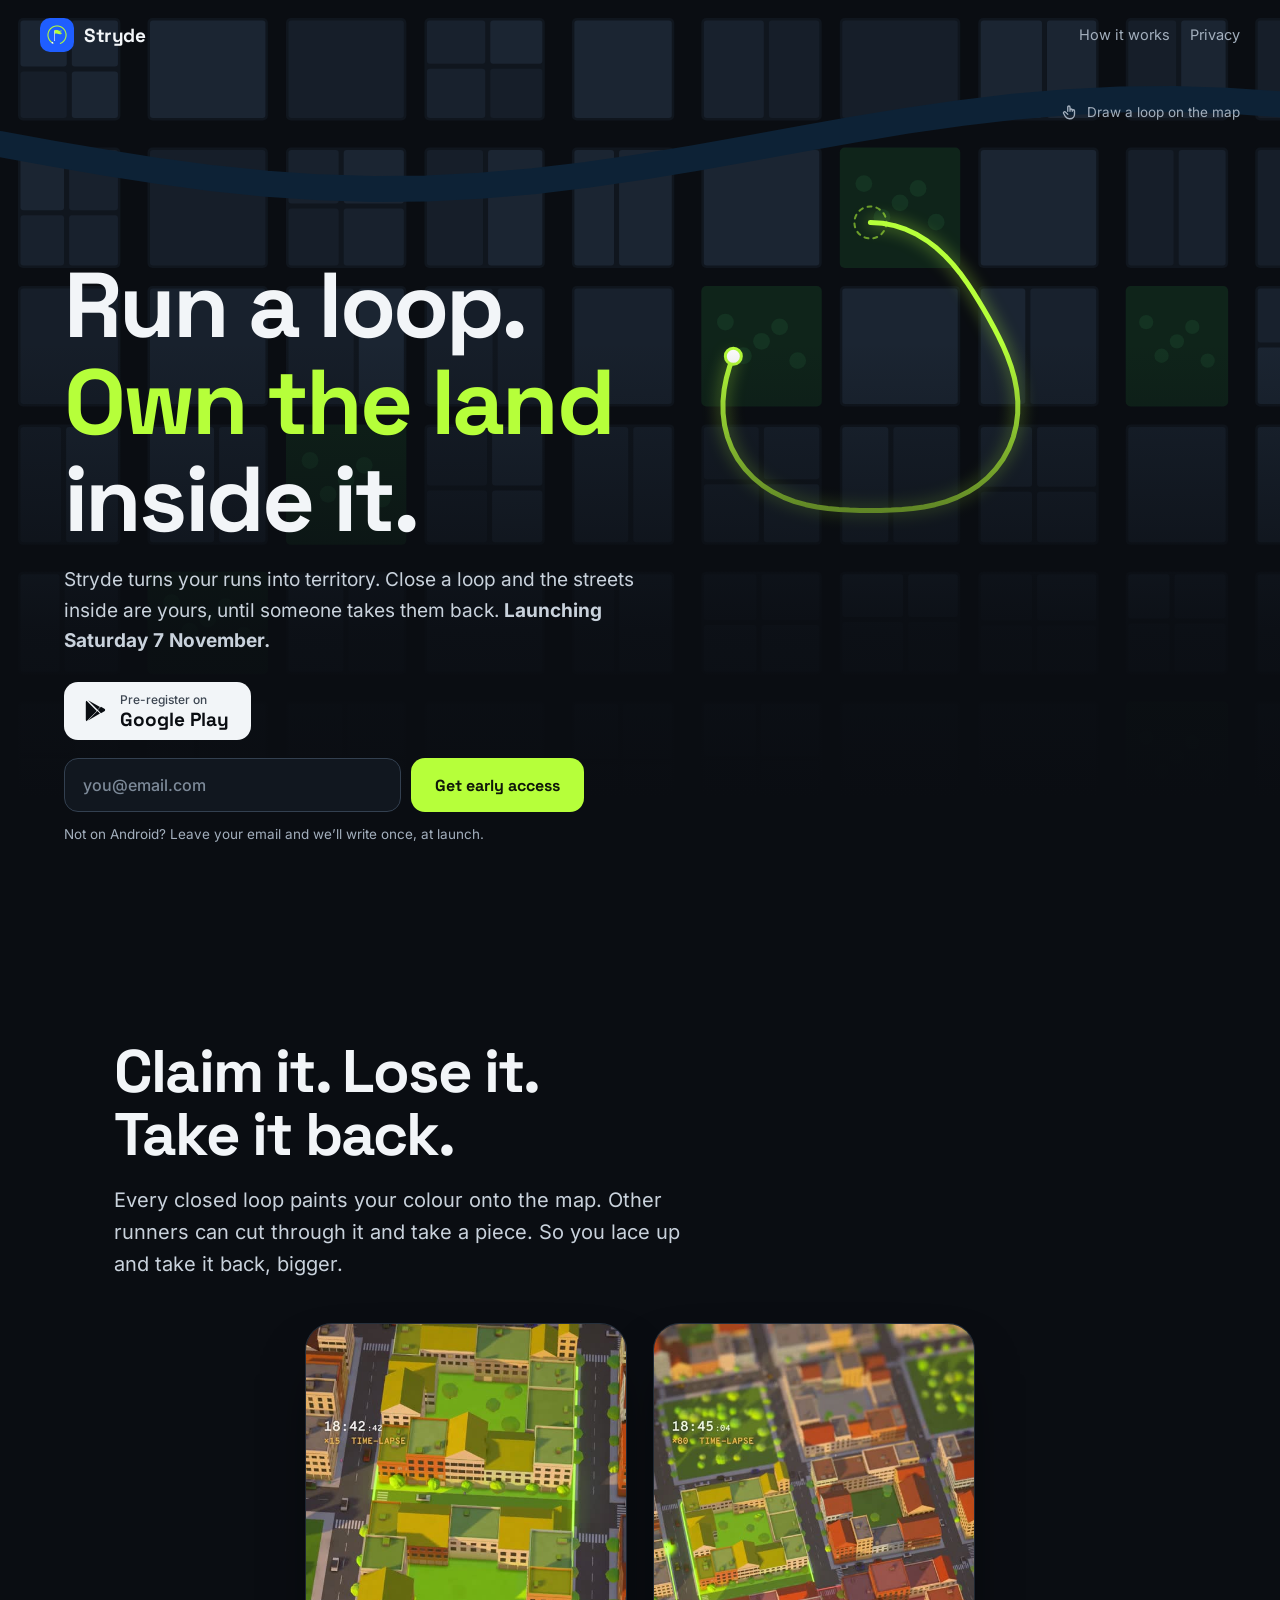
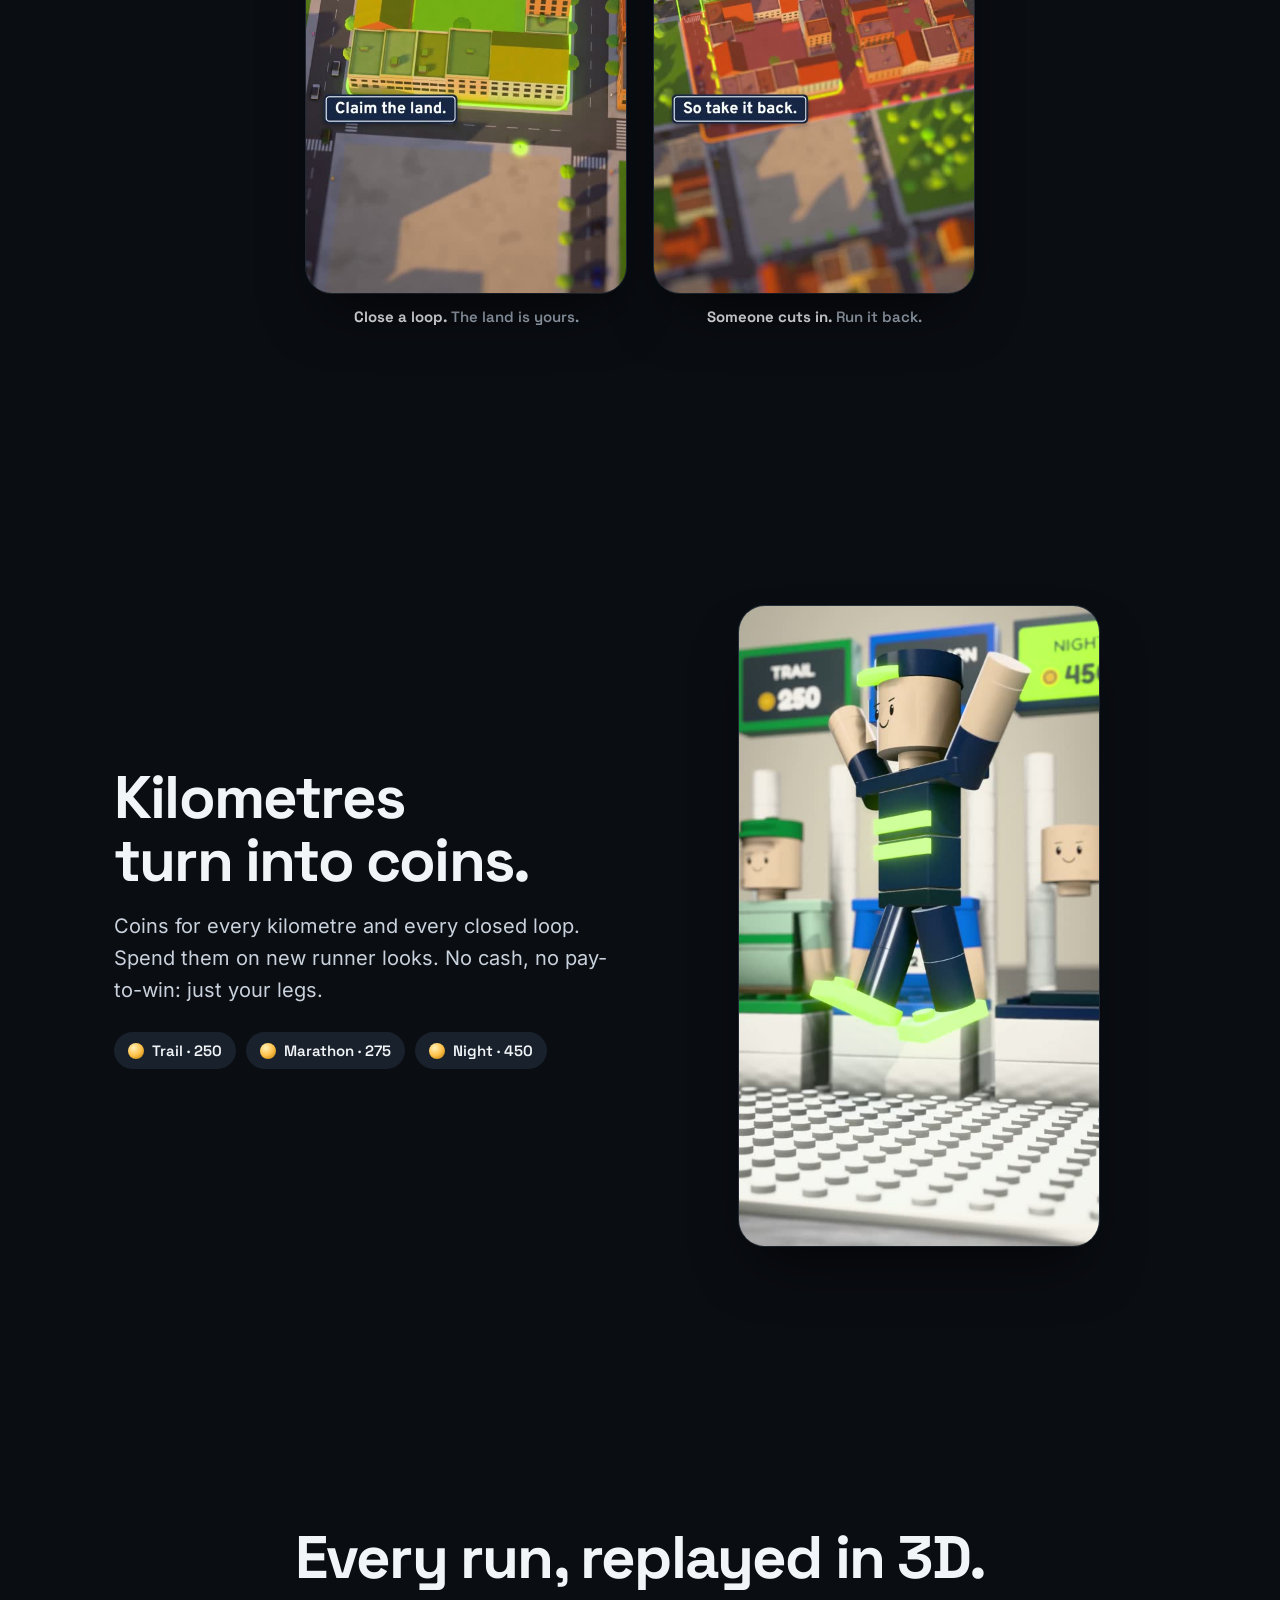
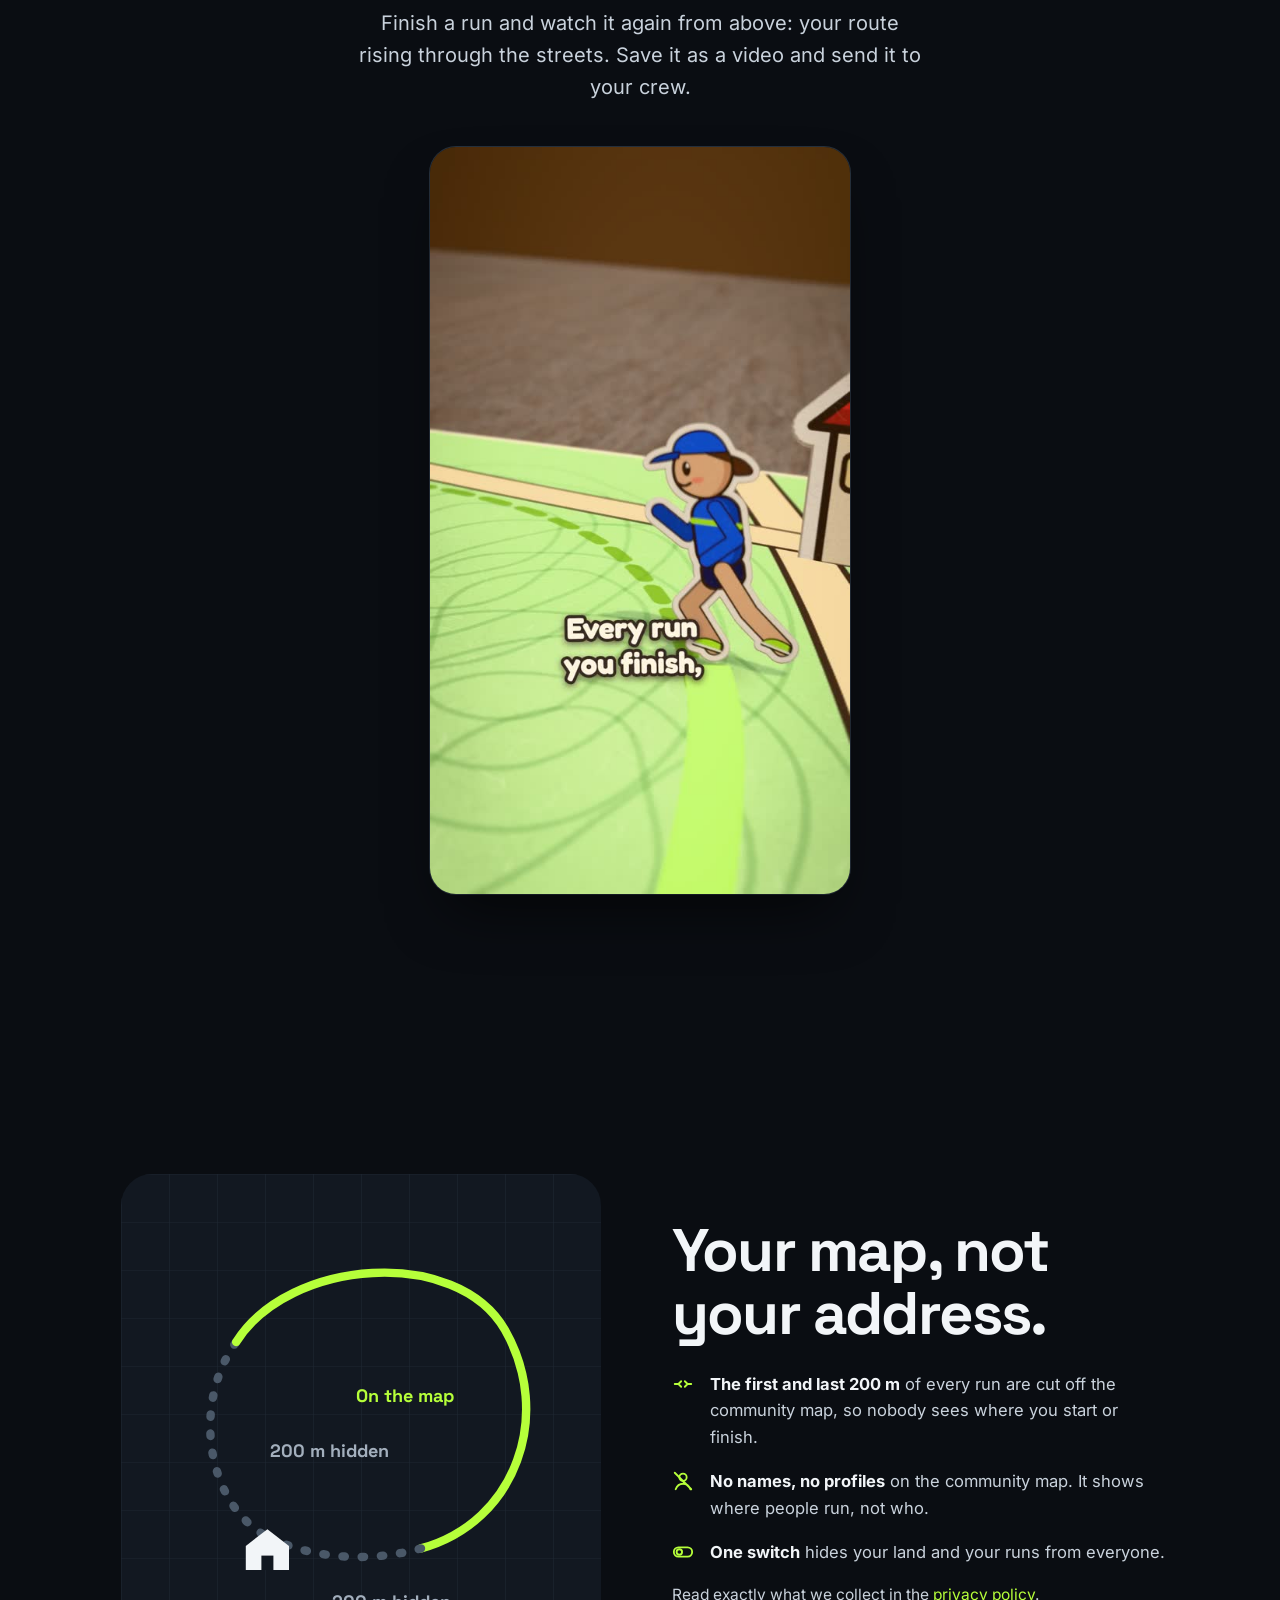
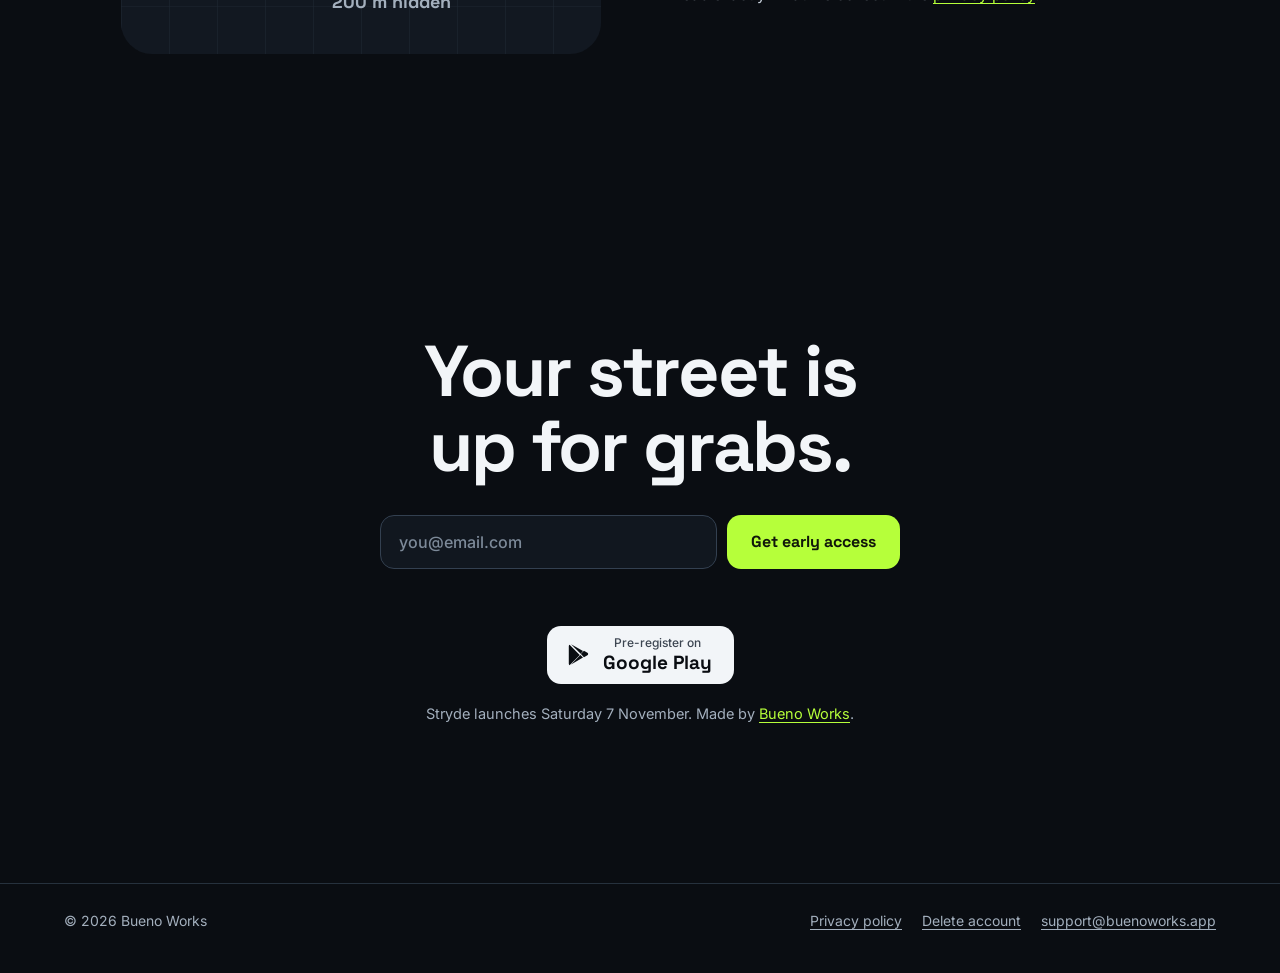
==== commit e27a8fa1: "Pre-register on Google Play button; launch date Saturday 7 November" ====
--- a/index.html
+++ b/index.html
@@ -26,14 +26,15 @@
   <div class="toast" id="toast" aria-live="polite"></div>
   <div class="pitch">
     <h1 id="h1">Run a loop.<br><em>Own the land</em> inside it.</h1>
-    <p class="lede">Stryde turns your runs into territory. Close a loop and the streets inside are yours, until someone takes them back.</p>
+    <p class="lede">Stryde turns your runs into territory. Close a loop and the streets inside are yours, until someone takes them back. <b>Launching Saturday 7 November.</b></p>
+    <a class="play" href="https://play.google.com/store/apps/details?id=io.stepearn.step_earn&amp;utm_source=website&amp;utm_campaign=prereg" target="_blank" rel="noopener"><svg viewBox="0 0 24 24" aria-hidden="true"><path fill="currentColor" d="M4.2 2.6 13.6 12l-9.4 9.4c-.4-.2-.7-.7-.7-1.3V3.9c0-.6.3-1.1.7-1.3Zm10.7 8.1 2.6-2.6 3.2 1.8c.9.5.9 1.8 0 2.3l-3.2 1.8-2.6-2.6v-.7Zm-.7 1.3 2.4 2.4-11 6.3 8.6-8.7Zm0-1.3L5.6 2.1l11 6.3-2.4 2.6Z"/></svg><span><small>Pre-register on</small>Google Play</span></a>
     <form class="join" data-source="stryde-hero" novalidate>
       <label class="sr-only" for="email1">Email address</label>
       <input id="email1" type="email" name="email" placeholder="you@email.com" autocomplete="email" required>
       <input class="trap" type="text" name="company" tabindex="-1" autocomplete="off" aria-hidden="true">
       <button type="submit">Get early access</button>
     </form>
-    <p class="join-note" aria-live="polite">Free. One email when Stryde launches, nothing else.</p>
+    <p class="join-note" aria-live="polite">Not on Android? Leave your email and we’ll write once, at launch.</p>
   </div>
 </section>
 
@@ -104,7 +105,8 @@
       <button type="submit">Get early access</button>
     </form>
     <p class="join-note" aria-live="polite"></p>
-    <p class="soon">Stryde is coming soon. Made by <a href="https://buenoworks.app">Bueno Works</a>.</p>
+    <a class="play" href="https://play.google.com/store/apps/details?id=io.stepearn.step_earn&amp;utm_source=website&amp;utm_campaign=prereg" target="_blank" rel="noopener"><svg viewBox="0 0 24 24" aria-hidden="true"><path fill="currentColor" d="M4.2 2.6 13.6 12l-9.4 9.4c-.4-.2-.7-.7-.7-1.3V3.9c0-.6.3-1.1.7-1.3Zm10.7 8.1 2.6-2.6 3.2 1.8c.9.5.9 1.8 0 2.3l-3.2 1.8-2.6-2.6v-.7Zm-.7 1.3 2.4 2.4-11 6.3 8.6-8.7Zm0-1.3L5.6 2.1l11 6.3-2.4 2.6Z"/></svg><span><small>Pre-register on</small>Google Play</span></a>
+    <p class="soon">Stryde launches Saturday 7 November. Made by <a href="https://buenoworks.app">Bueno Works</a>.</p>
   </div>
 </section>
 </main>
--- a/style.css
+++ b/style.css
@@ -138,3 +138,11 @@
 .links a { display: inline-block; margin: 0 14px 8px 0; }
 footer { margin-top: 48px; padding-top: 20px; border-top: 1px solid var(--line); font-size: 13.5px; color: var(--muted); }
 footer a { color: var(--muted); }
+
+/* Google Play pre-register button */
+.play { display: inline-flex; align-items: center; gap: 12px; height: 58px; padding: 0 22px 0 18px; margin: 0 0 18px; border-radius: 14px; background: #f2f5f8; color: #0a0d12; text-decoration: none; font: 700 19px/1.05 var(--display); transition: transform 0.12s var(--ease-out), box-shadow 0.25s var(--ease-out); box-shadow: 0 0 0 0 rgba(182,255,58,0); }
+.play:hover { box-shadow: 0 0 0 4px rgba(182,255,58,0.35); }
+.play:active { transform: scale(0.97); }
+.play svg { width: 26px; height: 26px; color: #0a0d12; }
+.play small { display: block; font: 500 12px/1.2 var(--body); color: #3d4652; margin-bottom: 2px; }
+.close .play { margin: 26px auto 0; }
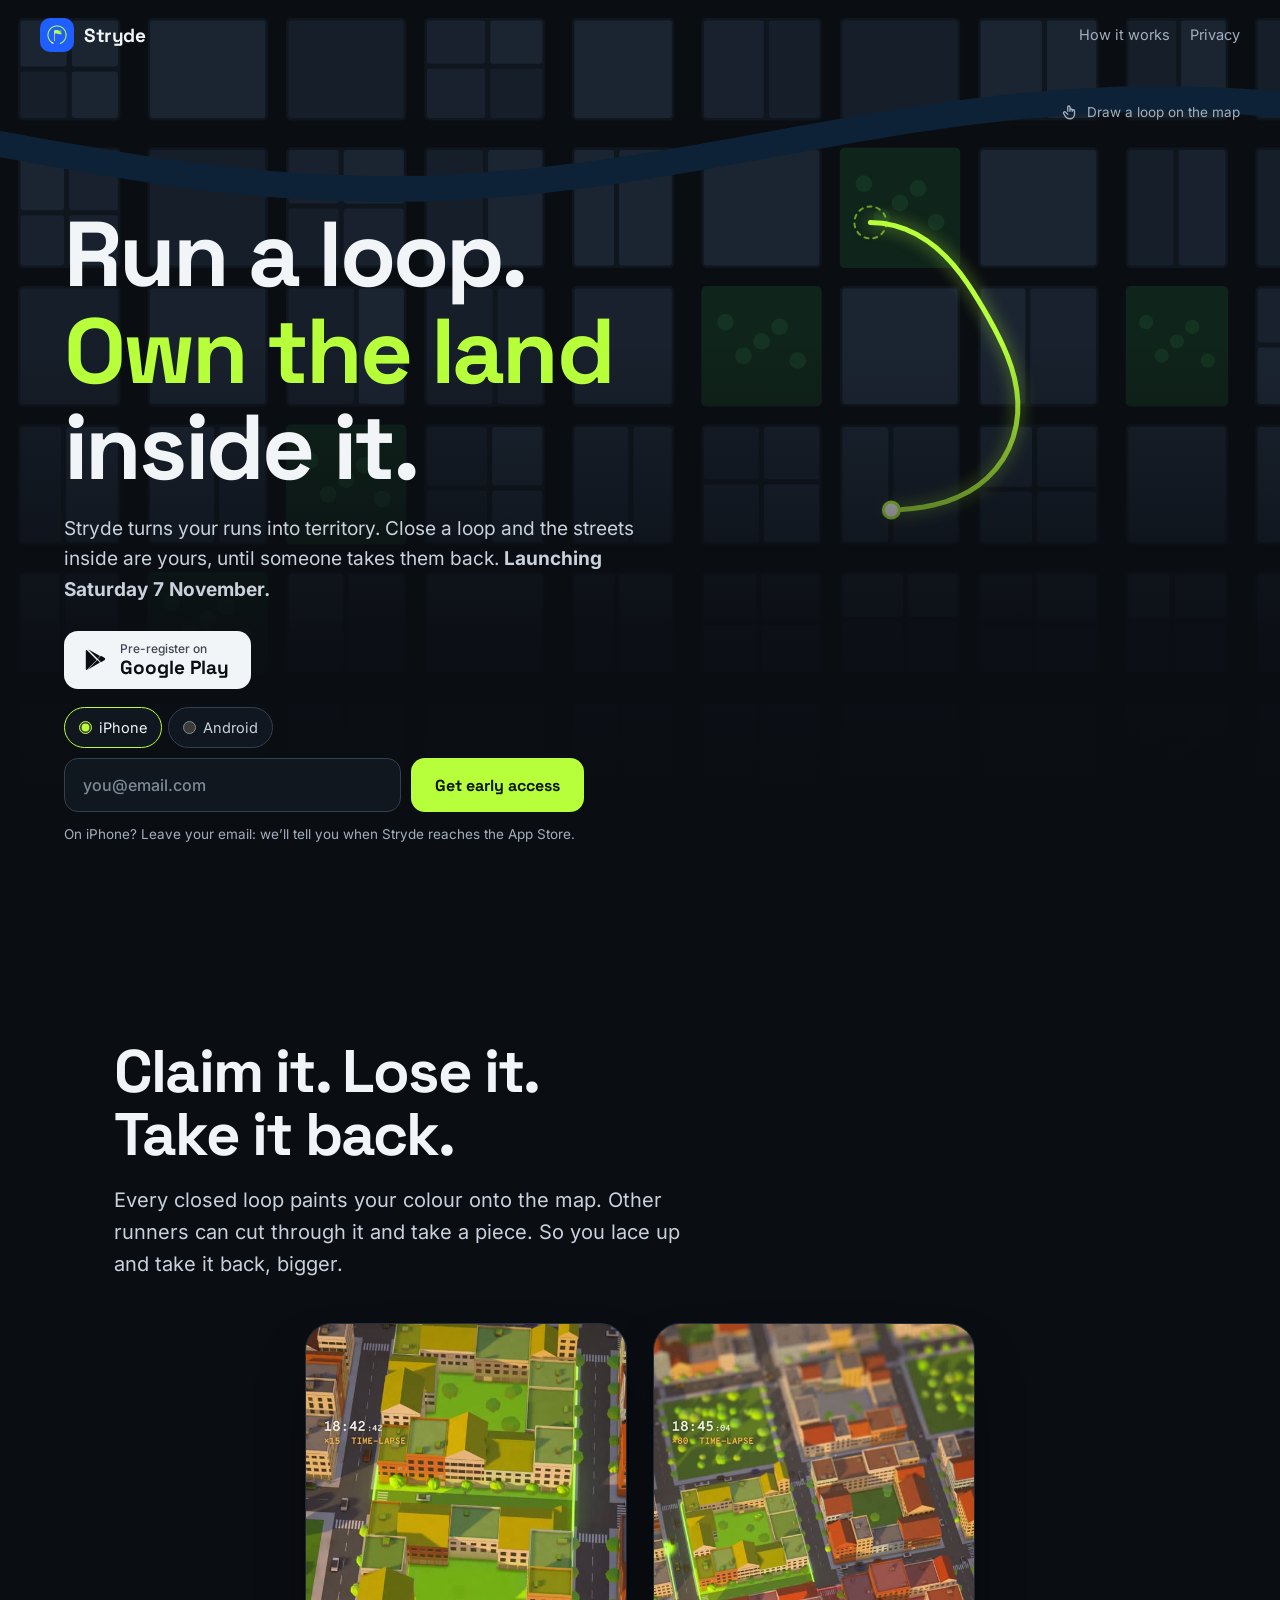
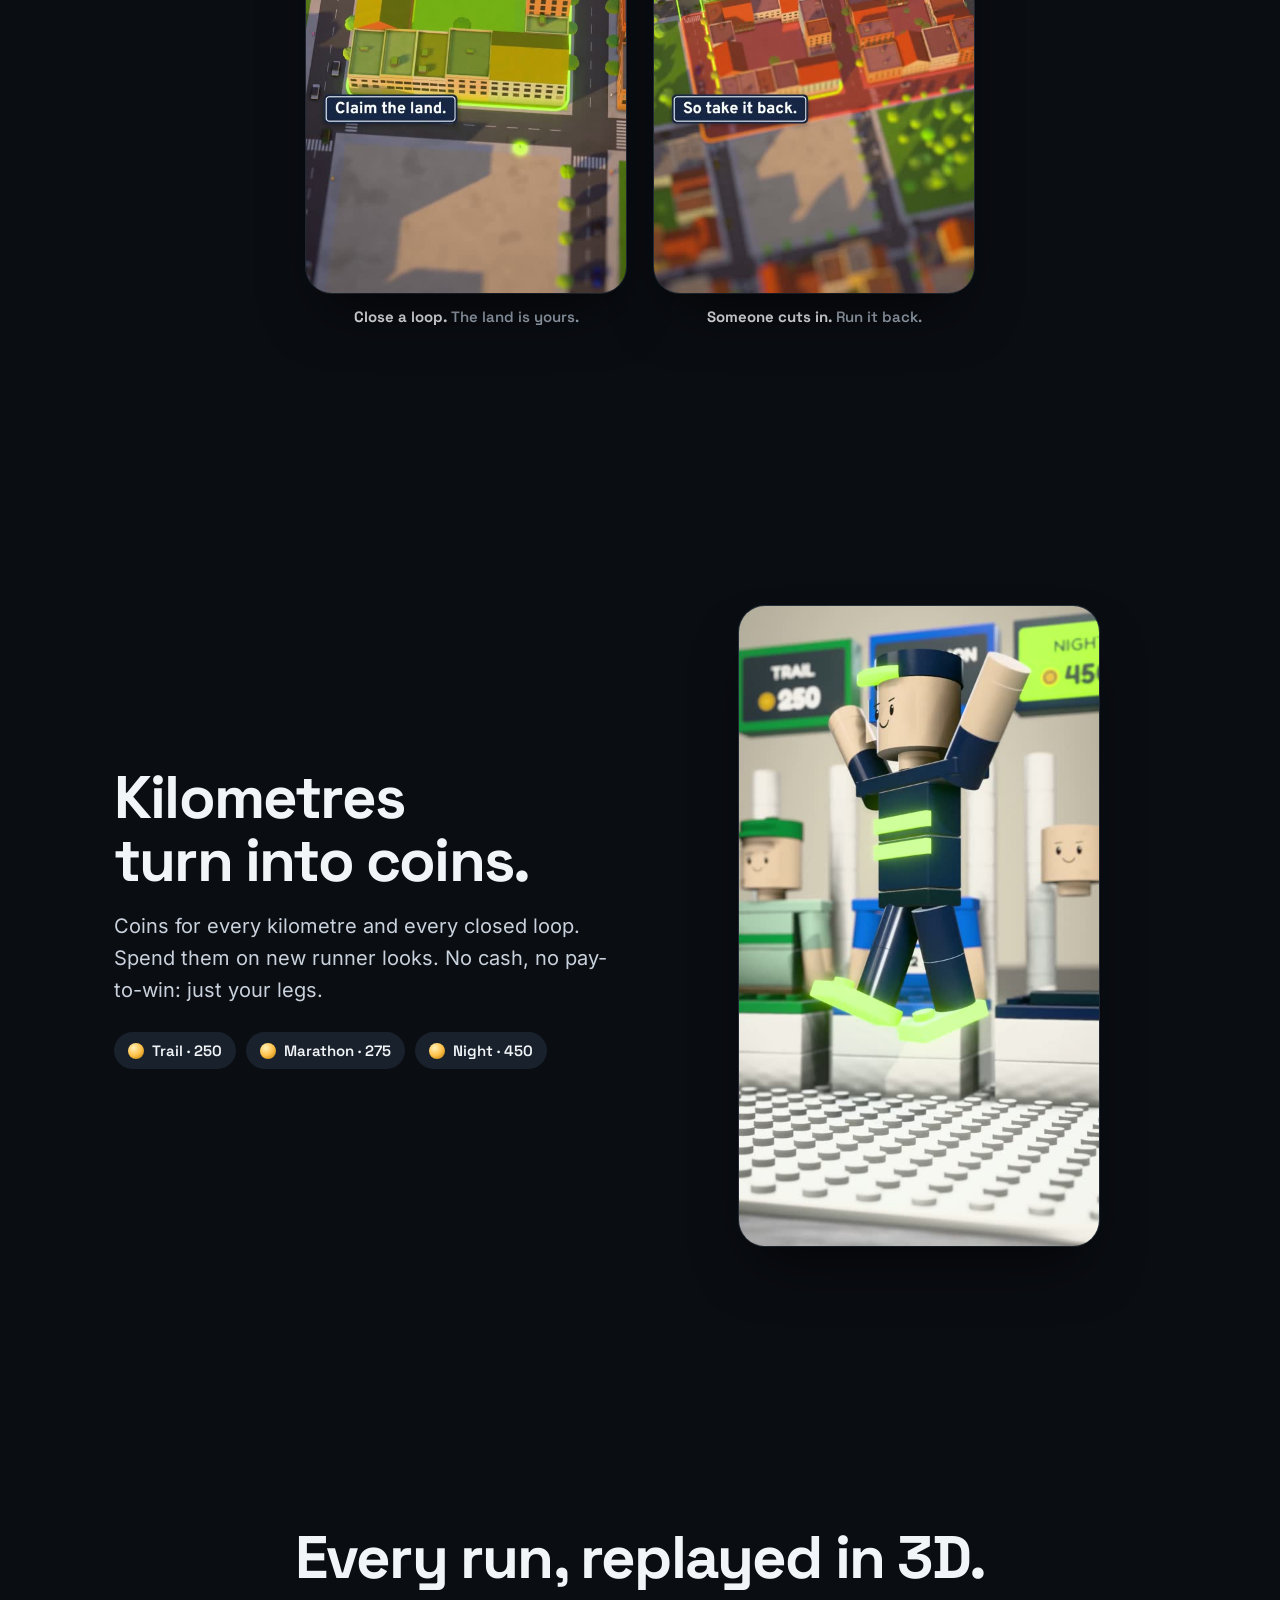
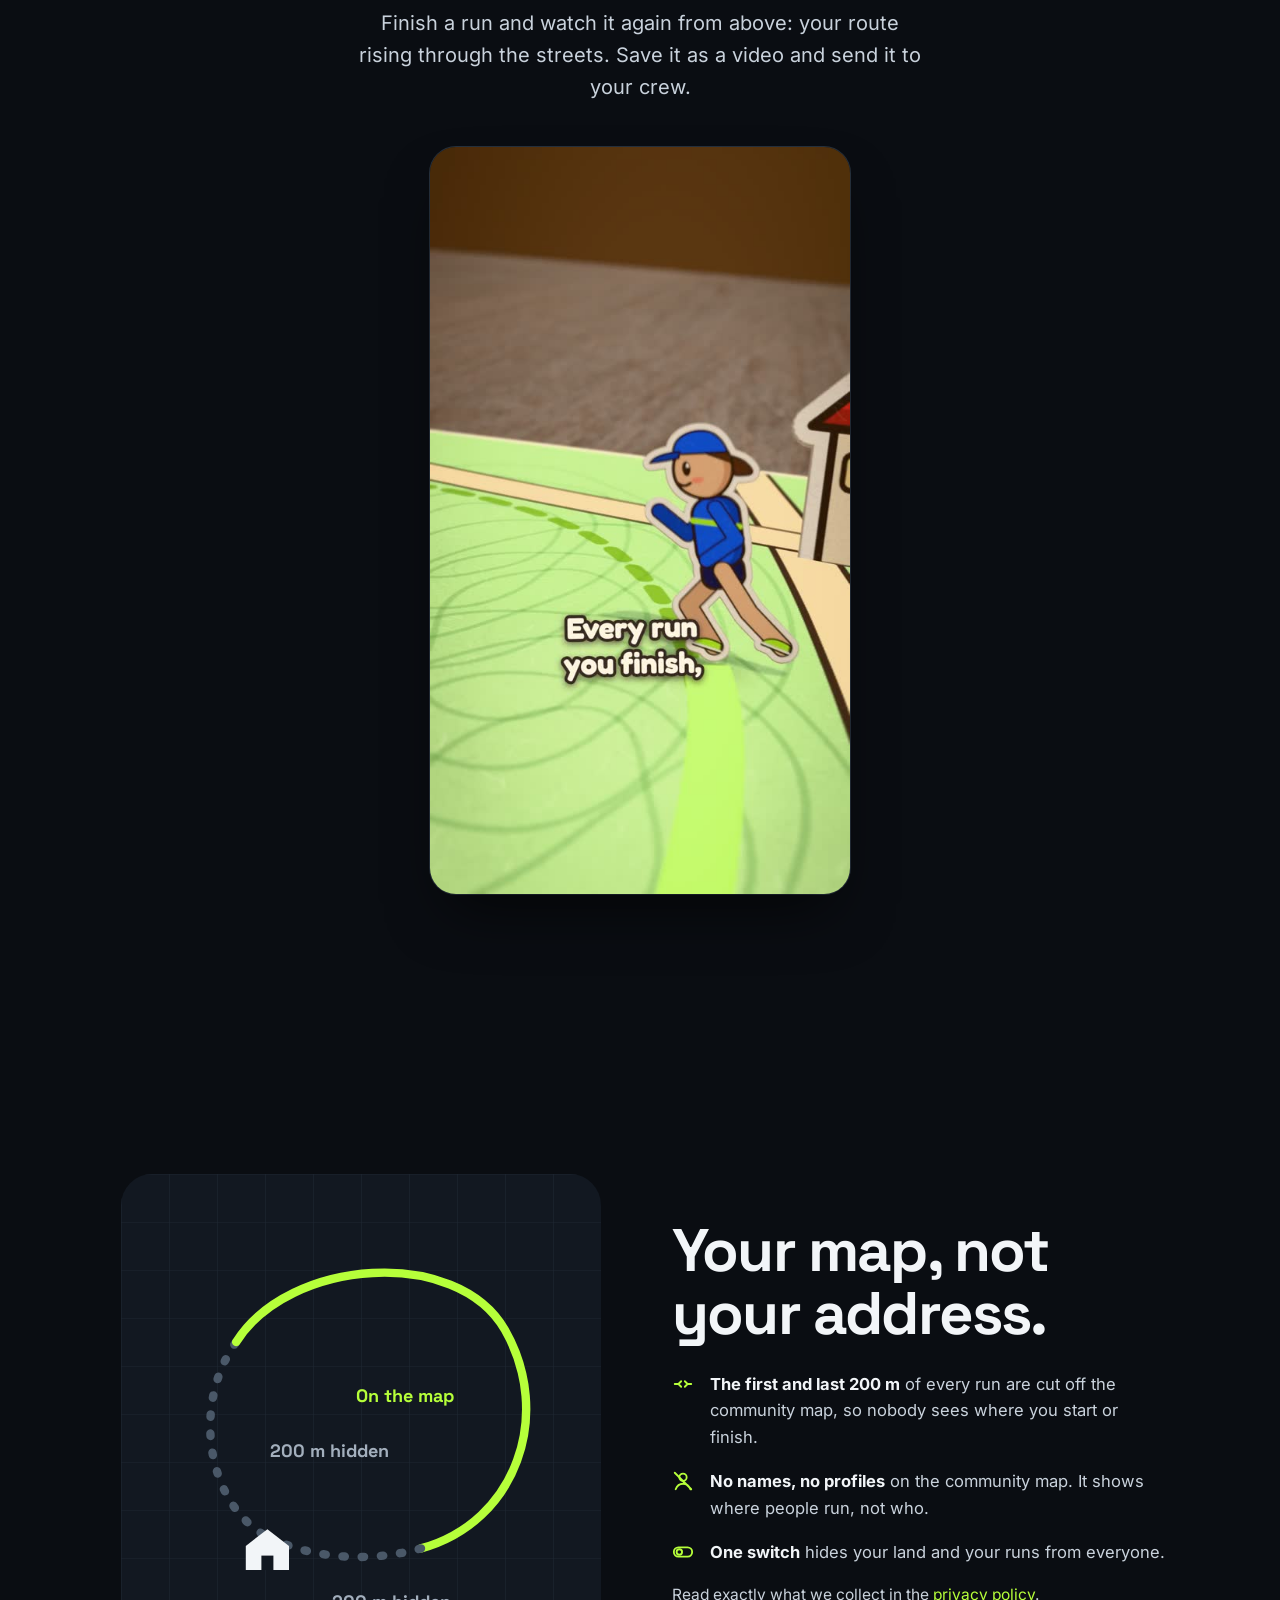
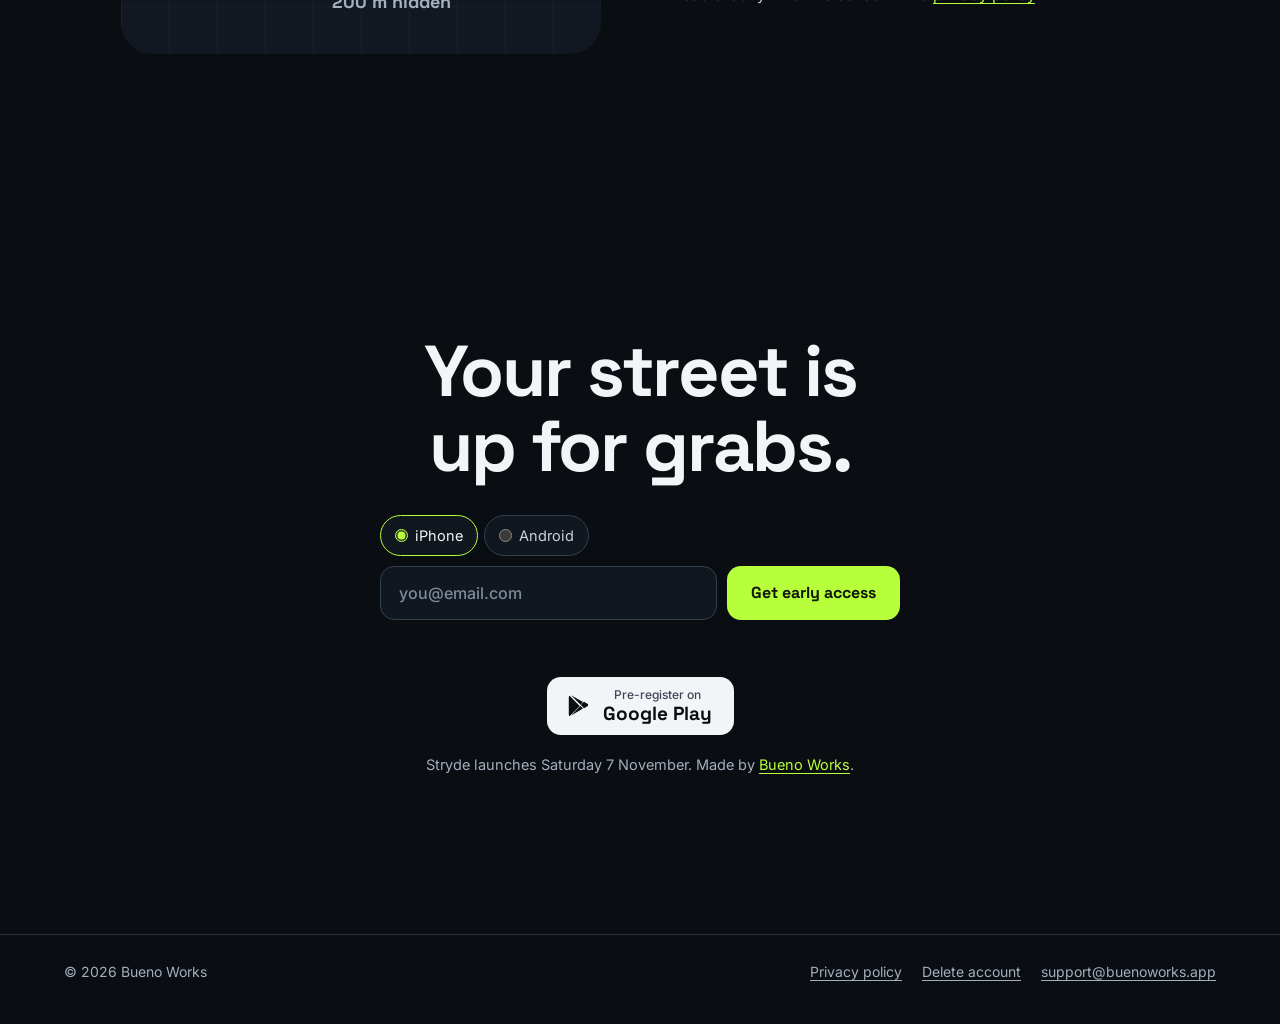
==== commit ed4c6ad9: "Waitlist form records the visitor's phone (iPhone/Android); iPhone users leave email for App Store n" ====
--- a/index.html
+++ b/index.html
@@ -32,9 +32,10 @@
       <label class="sr-only" for="email1">Email address</label>
       <input id="email1" type="email" name="email" placeholder="you@email.com" autocomplete="email" required>
       <input class="trap" type="text" name="company" tabindex="-1" autocomplete="off" aria-hidden="true">
+      <fieldset class="os"><legend class="sr-only">Your phone</legend><label><input type="radio" name="os" value="iphone" checked>iPhone</label><label><input type="radio" name="os" value="android">Android</label></fieldset>
       <button type="submit">Get early access</button>
     </form>
-    <p class="join-note" aria-live="polite">Not on Android? Leave your email and we’ll write once, at launch.</p>
+    <p class="join-note" aria-live="polite">On iPhone? Leave your email: we’ll tell you when Stryde reaches the App Store.</p>
   </div>
 </section>
 
@@ -102,6 +103,7 @@
       <label class="sr-only" for="email2">Email address</label>
       <input id="email2" type="email" name="email" placeholder="you@email.com" autocomplete="email" required>
       <input class="trap" type="text" name="company" tabindex="-1" autocomplete="off" aria-hidden="true">
+      <fieldset class="os"><legend class="sr-only">Your phone</legend><label><input type="radio" name="os" value="iphone" checked>iPhone</label><label><input type="radio" name="os" value="android">Android</label></fieldset>
       <button type="submit">Get early access</button>
     </form>
     <p class="join-note" aria-live="polite"></p>
--- a/style.css
+++ b/style.css
@@ -146,3 +146,9 @@
 .play svg { width: 26px; height: 26px; color: #0a0d12; }
 .play small { display: block; font: 500 12px/1.2 var(--body); color: #3d4652; margin-bottom: 2px; }
 .close .play { margin: 26px auto 0; }
+
+/* phone choice on the waitlist form */
+.join .os { display: flex; gap: 6px; border: 0; padding: 0; margin: 0; flex: 1 0 100%; order: -1; }
+.join .os label { display: inline-flex; align-items: center; gap: 7px; padding: 8px 14px; border-radius: 99px; background: rgba(18,24,33,.92); border: 1px solid #334050; font-size: 14.5px; color: #c9d2dc; cursor: pointer; }
+.join .os input { accent-color: var(--lime); margin: 0; }
+.join .os label:has(input:checked) { border-color: var(--lime); color: var(--ink); }
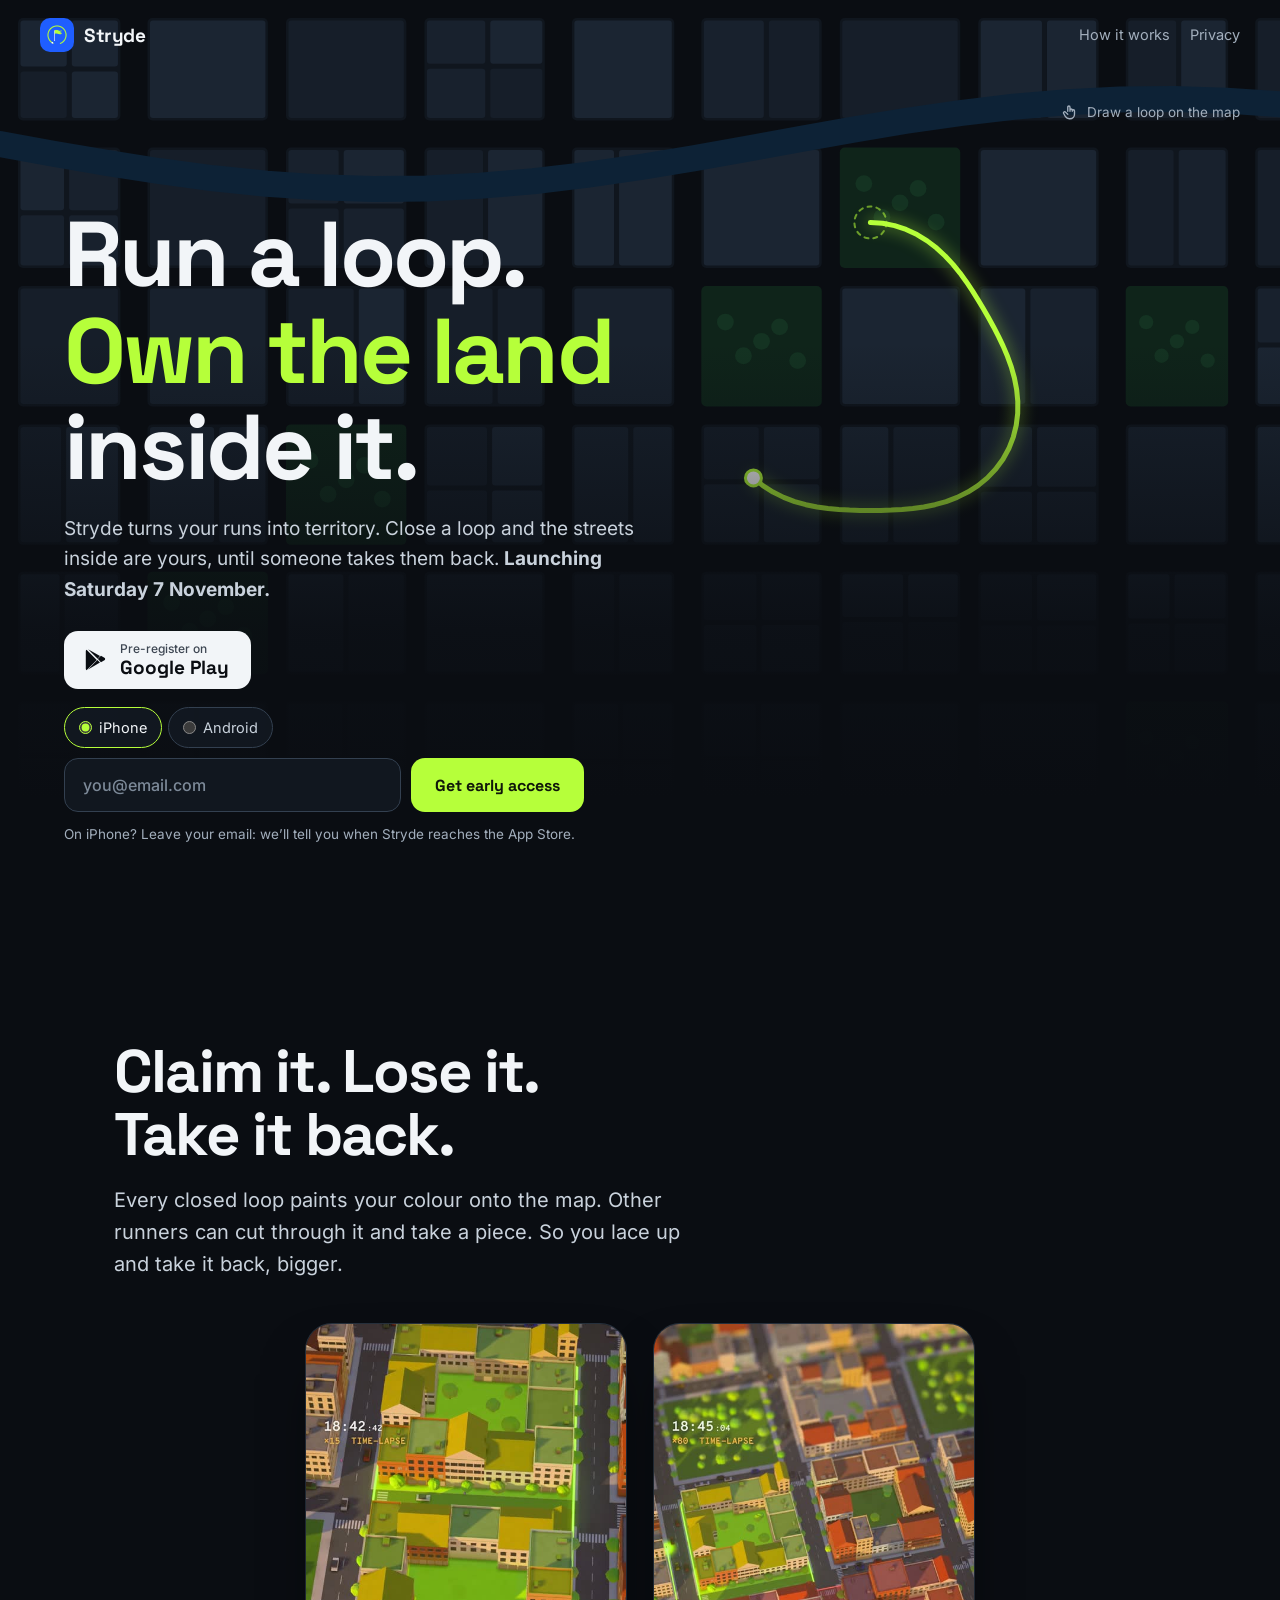
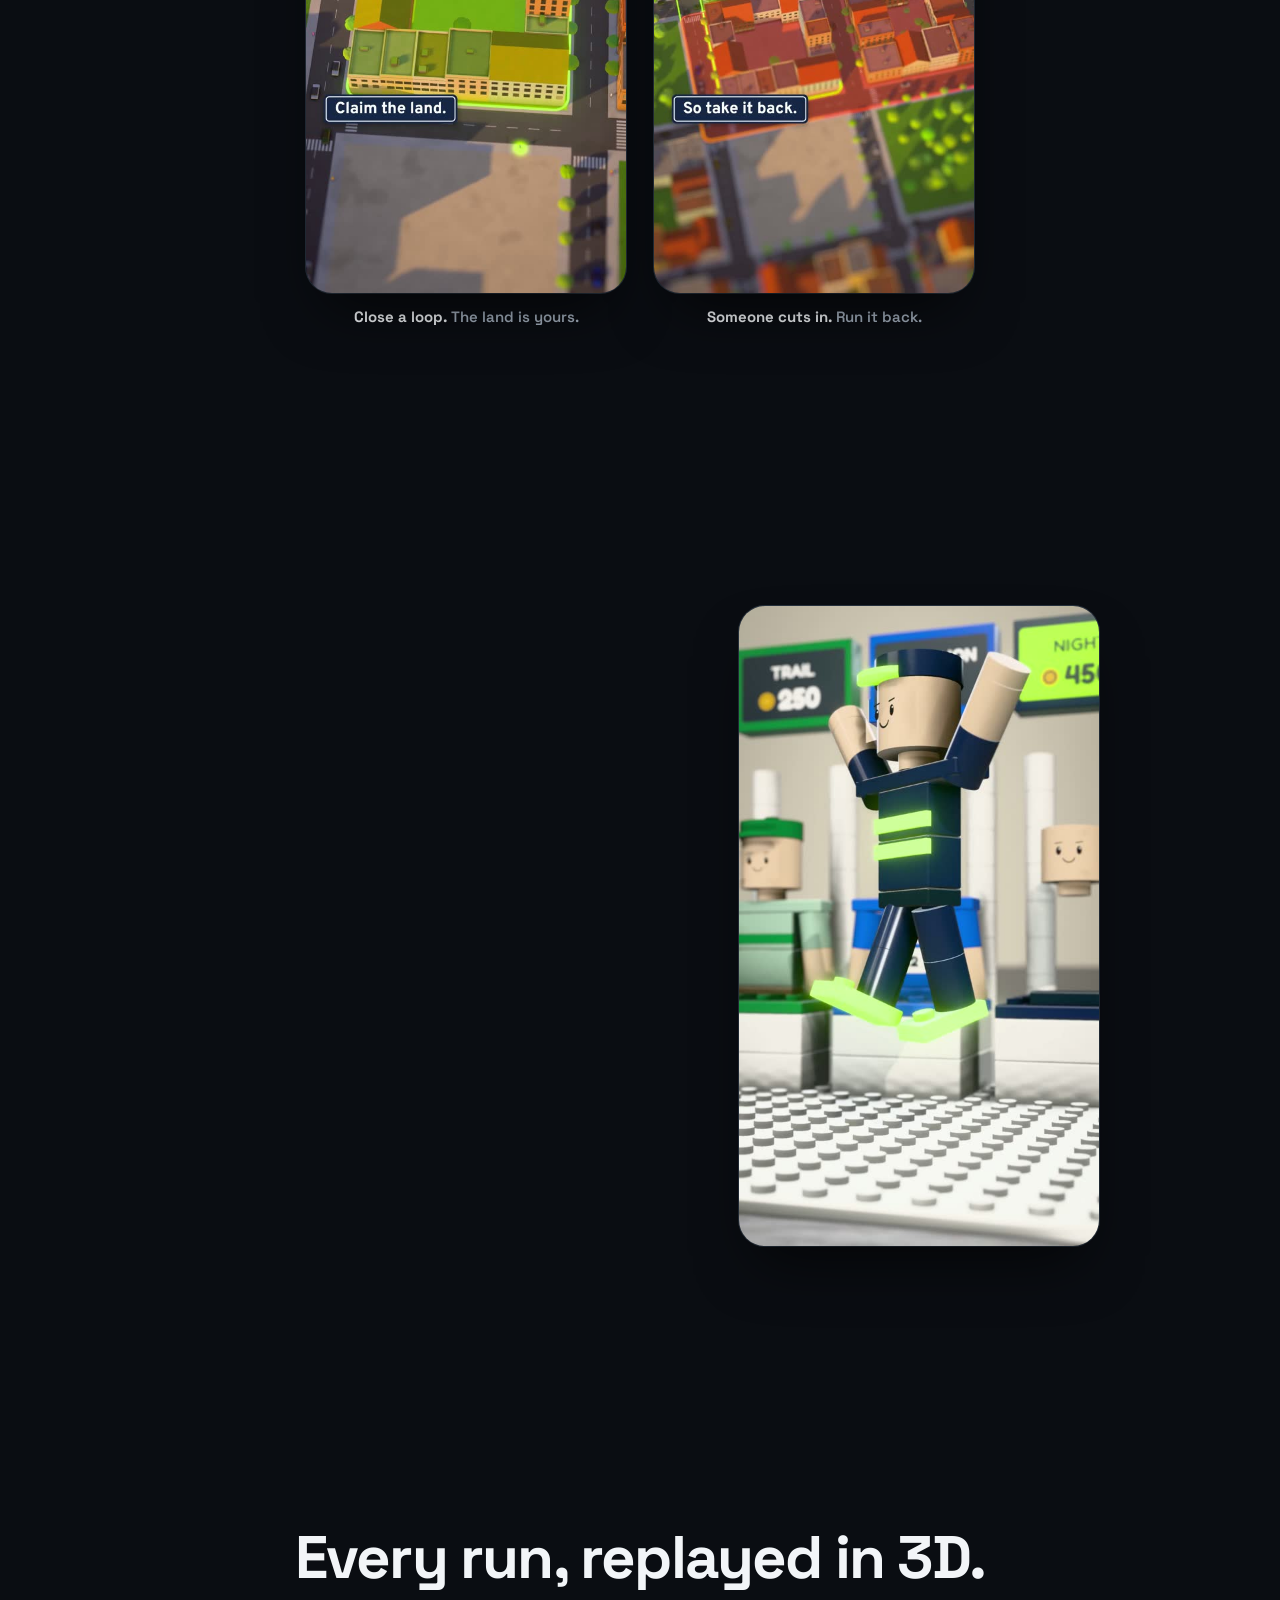
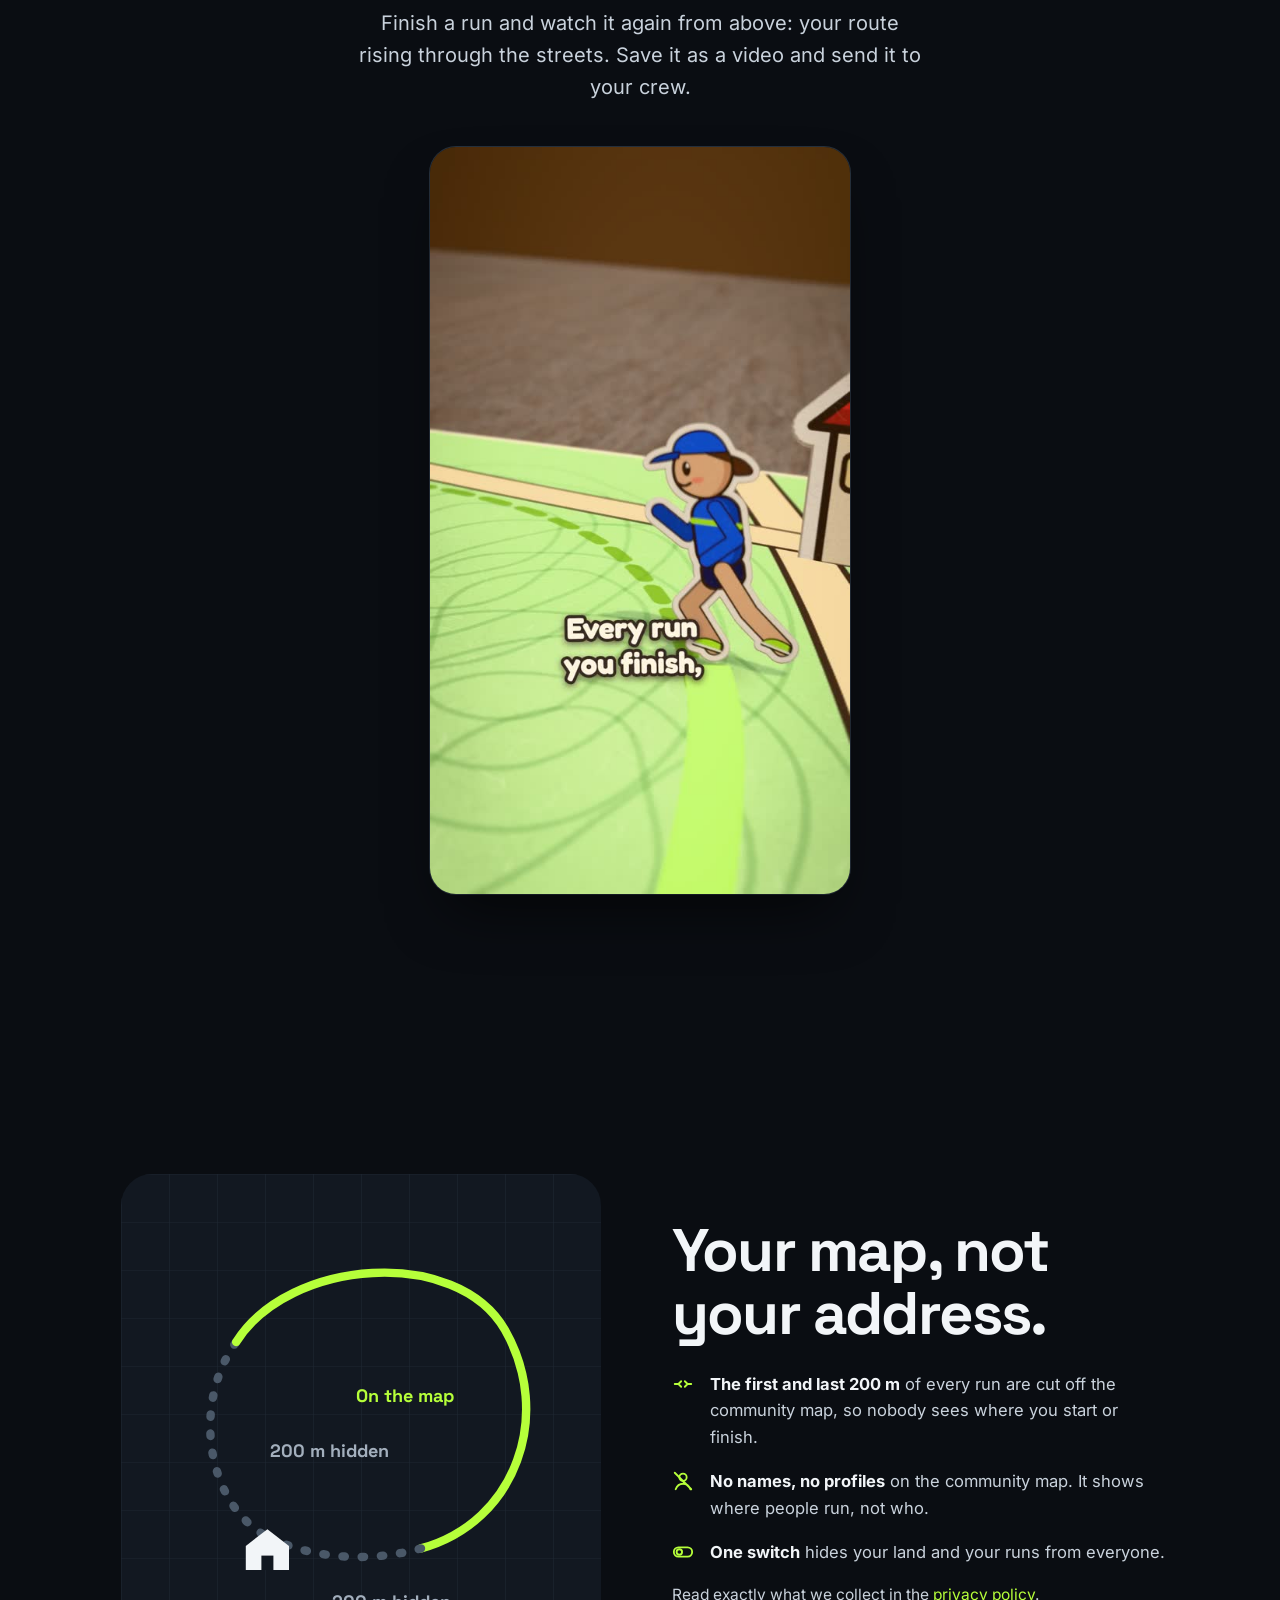
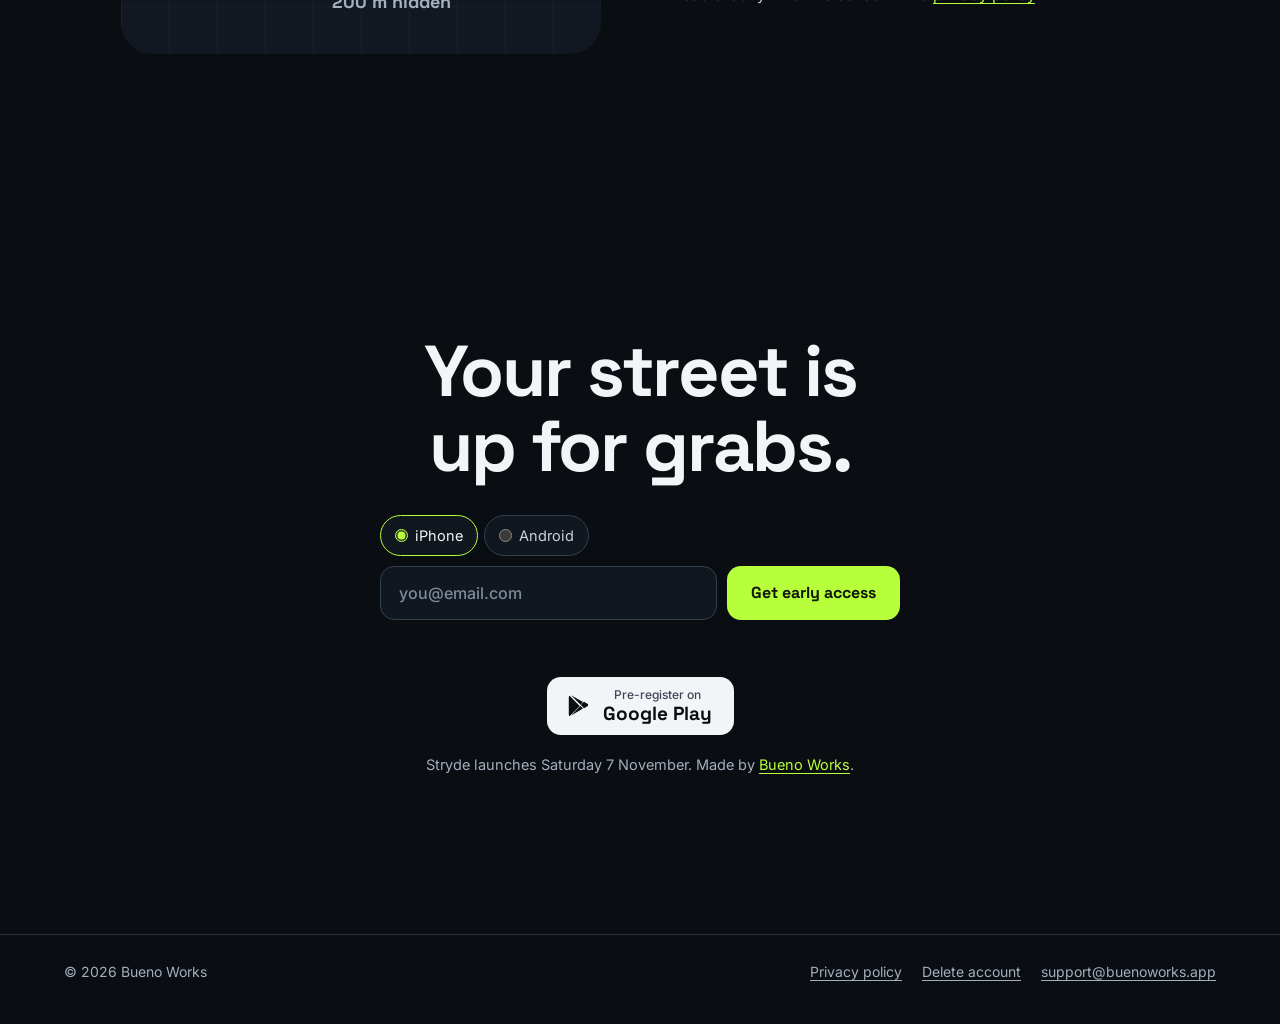
==== commit 67b4e304: "Google Analytics (G-XP8HQCZ71S) on Stryde site: page views, Get-app taps, Play redirects, waitlist j" ====
--- a/index.html
+++ b/index.html
@@ -12,6 +12,7 @@
 <link rel="preload" href="/fonts/space-grotesk.woff2" as="font" type="font/woff2" crossorigin>
 <link rel="stylesheet" href="/style.css">
 <script>document.documentElement.classList.add('js')</script>
+<script async src="https://www.googletagmanager.com/gtag/js?id=G-XP8HQCZ71S"></script><script>window.dataLayer=window.dataLayer||[];function gtag(){dataLayer.push(arguments)}gtag('js',new Date());gtag('config','G-XP8HQCZ71S');document.addEventListener('click',e=>{const a=e.target.closest&&e.target.closest('a[href*="play.google.com"],a[href^="/play"],a[href^="intent:"]');if(a)gtag('event','click_get_app',{link_url:a.href.slice(0,100)})});</script>
 </head><body>
 
 <header class="bar">
